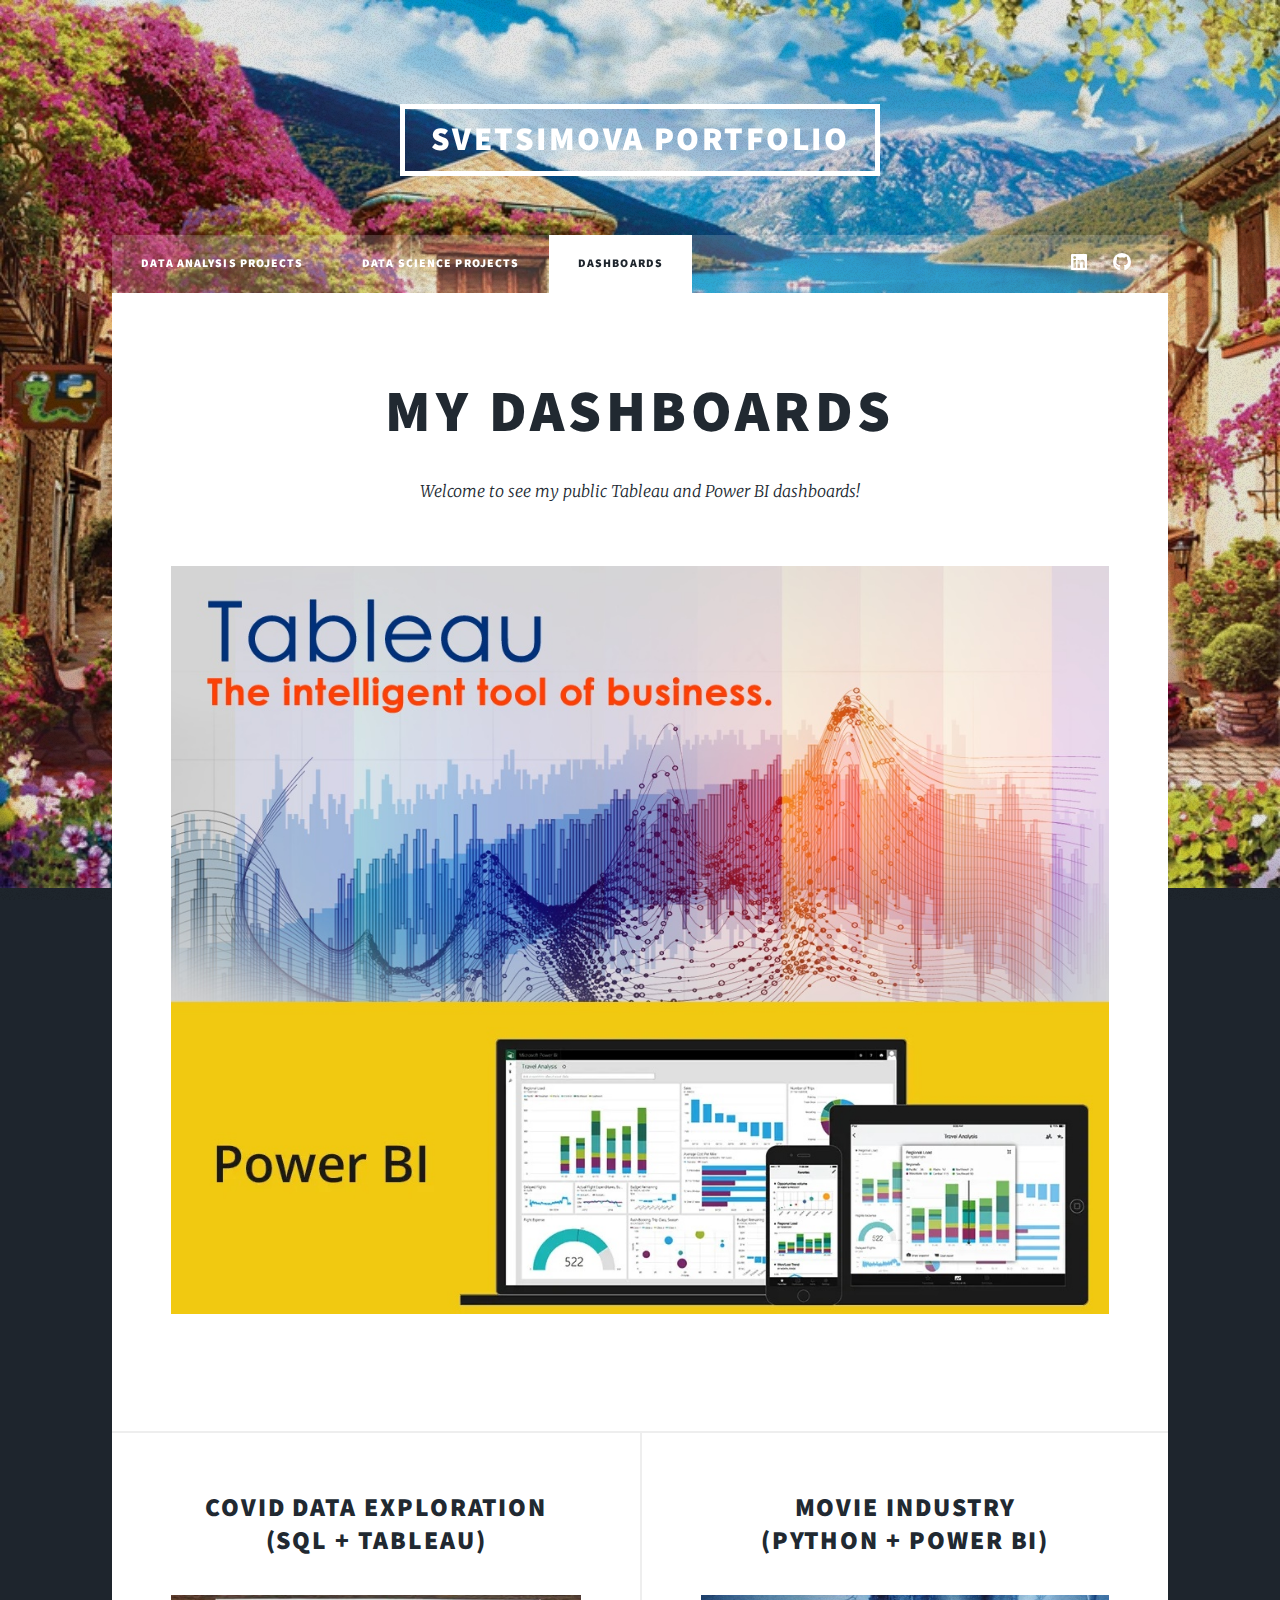
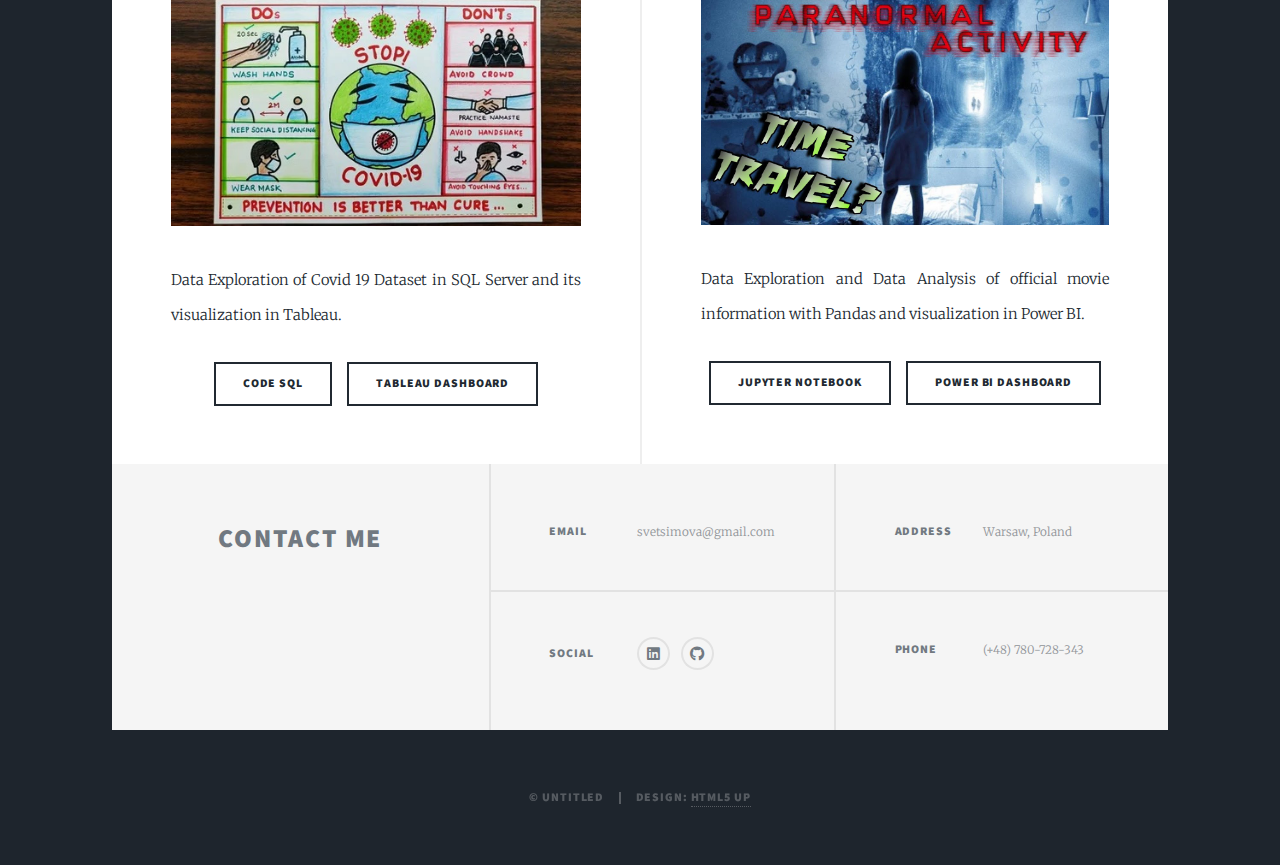
==== dashboards.html @ 340afacb "Initial Commit" ====
<!DOCTYPE HTML>
<!--
	Massively by HTML5 UP
	html5up.net | @ajlkn
	Free for personal and commercial use under the CCA 3.0 license (html5up.net/license)
-->
<html>
	<head>
		<title>Generic Page - Massively by HTML5 UP</title>
		<meta charset="utf-8" />
		<meta name="viewport" content="width=device-width, initial-scale=1, user-scalable=no" />
		<link rel="stylesheet" href="assets/css/main.css" />
		<noscript><link rel="stylesheet" href="assets/css/noscript.css" /></noscript>
	</head>
	<body class="is-preload">

		<!-- Wrapper -->
			<div id="wrapper">

				<!-- Header -->
					<header id="header">
						<a href="index.html" class="logo">SvetSimova Portfolio</a>
					</header>

				<!-- Nav -->
					<nav id="nav">
						<ul class="links">
							<li><a href="index.html">Data Analysis Projects</a></li>
							<li><a href="science_projects.html">Data Science Projects</a></li>
							<li class="active"><a href="dashboards.html">Dashboards</a></li>
							<!--<li><a href="elements.html">Elements Reference</a></li> -->
						</ul>
						<ul class="icons">
							<li><a href="https://www.linkedin.com/in/svetlana-simova-a75422275" class="icon brands fa-linkedin"><span class="label">linkedin</span></a></li>
							<li><a href="https://github.com/SvetSimova" class="icon brands fa-github"><span class="label">GitHub</span></a></li>
						</ul>
					</nav>

				<!-- Main -->
					<div id="main">

						<!-- Post -->
							<section class="post">
								<header class="major">
									<!-- <span class="date">April 25, 2017</span> -->
									<h1>My Dashboards</h1>
									<p>Welcome to see my public Tableau and Power BI dashboards!</p>
								</header>
								<div class="image main"><img src="images/powerbi_tableau.jpg" alt="" /></div>

							</section>


						<!-- Posts -->
						<section class="posts">
							<article>
								<header>
									<!-- <span class="date">April 24, 2017</span> -->
									<h2><a href="#">COVID Data Exploration<br />  (SQL + Tableau)</a></h2>
								</header>
								<a href="#" class="image fit"><img src="images/covid.jpg" alt="" /></a>
								<p>Data Exploration of Covid 19 Dataset in SQL Server and its visualization in Tableau.</p>
								<ul class="actions special">
									<li><a href="https://github.com/SvetSimova/PortfolioProjects/blob/main/covid_data_exploration_in_sql.sql" class="button">Code SQL</a></li>
									<li><a href="images/Covid1.jpg" class="button">Tableau Dashboard</a></li>
								
								</ul>
							</article>
							<article>
								<header>
									<!-- <span class="date">April 22, 2017</span> -->
									<h2><a href="#">Movie Industry<br /> (Python + Power BI)</a></h2>
								</header>
								<a href="#" class="image fit"><img src="images/movie.jpg" alt="" /></a>
								<p>Data Exploration and Data Analysis of official movie information with Pandas and visualization in Power BI.</p>
								<ul class="actions special">
									<li><a href="#" class="button">Jupyter Notebook</a></li>
									<li><a href="#" class="button">Power BI Dashboard</a></li>
								</ul>
							</article>
						</div>
				<!-- Footer -->
					<footer id="footer">
						<section>
							<!--<form method="post" action="#"> -->
							<header style="text-align: center;">
								<h2><span>Contact me</span> </a></h2>
							</header>
						</section>
						<section class="split contact">
							<section class="alt">
								<h3>Email</h3>
								<p>svetsimova@gmail.com</p>
							</section>
							<section>
								<h3>Social</h3>
								<ul class="icons alt">
									<li><a href="https://www.linkedin.com/in/svetlana-simova-a75422275" class="icon brands alt fa-linkedin"><span class="label">linkedin</span></a></li>
									<li><a href="https://github.com/SvetSimova" class="icon brands alt fa-github"><span class="label">GitHub</span></a></li>
								</ul>
						</section>
							
																
							<!--</form>-->
						</section>
						<section class="split contact">
							<section class="alt">
								<h3>Address</h3>
								<p>Warsaw, Poland</p>
							</section>
							<section>
								<h3>Phone</h3>
								<p>(+48) 780-728-343</p>
							</section>
						</section>
					</footer>

				<!-- Copyright -->
					<div id="copyright">
						<ul><li>&copy; Untitled</li><li>Design: <a href="https://html5up.net">HTML5 UP</a></li></ul>
					</div>

			</div>

		<!-- Scripts -->
			<script src="assets/js/jquery.min.js"></script>
			<script src="assets/js/jquery.scrollex.min.js"></script>
			<script src="assets/js/jquery.scrolly.min.js"></script>
			<script src="assets/js/browser.min.js"></script>
			<script src="assets/js/breakpoints.min.js"></script>
			<script src="assets/js/util.js"></script>
			<script src="assets/js/main.js"></script>

	</body>
</html>
---- assets/css/main.css ----
@import url(fontawesome-all.min.css);
@import url("https://fonts.googleapis.com/css?family=Merriweather:300,700,300italic,700italic|Source+Sans+Pro:900");

/*
	Massively by HTML5 UP
	html5up.net | @ajlkn
	Free for personal and commercial use under the CCA 3.0 license (html5up.net/license)
*/

html, body, div, span, applet, object,
iframe, h1, h2, h3, h4, h5, h6, p, blockquote,
pre, a, abbr, acronym, address, big, cite,
code, del, dfn, em, img, ins, kbd, q, s, samp,
small, strike, strong, sub, sup, tt, var, b,
u, i, center, dl, dt, dd, ol, ul, li, fieldset,
form, label, legend, table, caption, tbody,
tfoot, thead, tr, th, td, article, aside,
canvas, details, embed, figure, figcaption,
footer, header, hgroup, menu, nav, output, ruby,
section, summary, time, mark, audio, video {
	margin: 0;
	padding: 0;
	border: 0;
	font-size: 100%;
	font: inherit;
	vertical-align: baseline;}

article, aside, details, figcaption, figure,
footer, header, hgroup, menu, nav, section {
	display: block;}

body {
	line-height: 1;
}

ol, ul {
	list-style: none;
}

blockquote, q {
	quotes: none;
}

	blockquote:before, blockquote:after, q:before, q:after {
		content: '';
		content: none;
	}

table {
	border-collapse: collapse;
	border-spacing: 0;
}

body {
	-webkit-text-size-adjust: none;
}

mark {
	background-color: transparent;
	color: inherit;
}

input::-moz-focus-inner {
	border: 0;
	padding: 0;
}

input, select, textarea {
	-moz-appearance: none;
	-webkit-appearance: none;
	-ms-appearance: none;
	appearance: none;
}

/* Basic */

	@-ms-viewport {
		width: device-width;
	}

	body {
		-ms-overflow-style: scrollbar;
	}

	@media screen and (max-width: 480px) {

		html, body {
			min-width: 320px;
		}

	}

	html {
		box-sizing: border-box;
	}

	*, *:before, *:after {
		box-sizing: inherit;
	}

	body {
		background-color: #1e252d;
	}

		body.is-preload *, body.is-preload *:before, body.is-preload *:after {
			-moz-animation: none !important;
			-webkit-animation: none !important;
			-ms-animation: none !important;
			animation: none !important;
			-moz-transition: none !important;
			-webkit-transition: none !important;
			-ms-transition: none !important;
			transition: none !important;
		}

/* Type */

	html {
		font-size: 16pt;
	}

		@media screen and (max-width: 1680px) {

			html {
				font-size: 12pt;
			}

		}

		@media screen and (max-width: 1280px) {

			html {
				font-size: 11pt;
			}

		}

		@media screen and (max-width: 360px) {

			html {
				font-size: 10pt;
			}

		}

	body {
		color: #212931;
	}

	body, input, select, textarea {
		font-family: "Merriweather", Georgia, serif;
		font-weight: 300;
		font-size: 1rem;
		line-height: 2.375;
	}

	a {
		-moz-transition: color 0.2s ease-in-out, background-color 0.2s ease-in-out, border-color 0.2s ease-in-out, box-shadow 0.2s ease-in-out;
		-webkit-transition: color 0.2s ease-in-out, background-color 0.2s ease-in-out, border-color 0.2s ease-in-out, box-shadow 0.2s ease-in-out;
		-ms-transition: color 0.2s ease-in-out, background-color 0.2s ease-in-out, border-color 0.2s ease-in-out, box-shadow 0.2s ease-in-out;
		transition: color 0.2s ease-in-out, background-color 0.2s ease-in-out, border-color 0.2s ease-in-out, box-shadow 0.2s ease-in-out;
		border-bottom: dotted 1px;
		text-decoration: none;
	}

		a:hover {
			border-bottom-color: transparent;
		}

	strong, b {
		font-weight: 600;
	}

	em, i {
		font-style: italic;
	}

	p {
		text-align: justify;
		margin: 0 0 2rem 0;
	}

	h1, h2, h3, h4, h5, h6 {
		font-family: "Source Sans Pro", Helvetica, sans-serif;
		font-weight: 900;
		line-height: 1.5;
		letter-spacing: 0.075em;
		text-transform: uppercase;
		margin: 0 0 1rem 0;
	}

		h1 a, h2 a, h3 a, h4 a, h5 a, h6 a {
			border-bottom: 0;
			color: inherit;
			text-decoration: none;
		}

	h1 {
		font-size: 4rem;
		line-height: 1.1;
		margin: 0 0 2rem 0;
	}

	h2 {
		font-size: 1.75rem;
		line-height: 1.3;
		margin: 0 0 1.5rem 0;
	}

	h3 {
		font-size: 1.25rem;
		margin: 0 0 1.5rem 0;
	}

	h4 {
		font-size: 1rem;
	}

	h5 {
		font-size: 0.9rem;
	}

	h6 {
		font-size: 0.8rem;
	}

	sub {
		font-size: 0.8rem;
		position: relative;
		top: 0.5rem;
	}

	sup {
		font-size: 0.8rem;
		position: relative;
		top: -0.5rem;
	}

	blockquote {
		border-left: solid 4px;
		font-style: italic;
		margin: 0 0 2rem 0;
		padding: 0.5rem 0 0.5rem 2rem;
	}

	code {
		border: solid 2px;
		font-family: "Courier New", monospace;
		font-size: 0.9rem;
		margin: 0 0.25rem;
		padding: 0.25rem 0.65rem;
	}

	pre {
		-webkit-overflow-scrolling: touch;
		font-family: "Courier New", monospace;
		font-size: 0.9rem;
		margin: 0 0 2rem 0;
	}

		pre code {
			display: block;
			line-height: 1.75;
			padding: 1rem 1.5rem;
			overflow-x: auto;
		}

	hr {
		border: 0;
		border-bottom: solid 2px;
		margin: 3rem 0;
	}

		hr.major {
			margin: 5rem 0;
		}

	.align-left {
		text-align: left;
	}

	.align-center {
		text-align: center;
	}

	.align-right {
		text-align: right;
	}

	input, select, textarea {
		color: #212931;
	}

	a {
		color: #212931;
		border-bottom-color: rgba(33, 41, 49, 0.5);
	}

		a:hover {
			border-bottom-color: transparent;
			color: #18bfef !important;
		}

	strong, b {
		color: #212931;
	}

	h1, h2, h3, h4, h5, h6 {
		color: #212931;
	}

	blockquote {
		border-left-color: #eeeeee;
	}

	code {
		background: rgba(220, 220, 220, 0.25);
		border-color: #eeeeee;
	}

	hr {
		border-bottom-color: #eeeeee;
	}

/* Row */

	.row {
		display: flex;
		flex-wrap: wrap;
		box-sizing: border-box;
		align-items: stretch;
	}

		.row > * {
			box-sizing: border-box;
		}

		.row.gtr-uniform > * > :last-child {
			margin-bottom: 0;
		}

		.row.aln-left {
			justify-content: flex-start;
		}

		.row.aln-center {
			justify-content: center;
		}

		.row.aln-right {
			justify-content: flex-end;
		}

		.row.aln-top {
			align-items: flex-start;
		}

		.row.aln-middle {
			align-items: center;
		}

		.row.aln-bottom {
			align-items: flex-end;
		}

		.row > .imp {
			order: -1;
		}

		.row > .col-1 {
			width: 8.33333%;
		}

		.row > .off-1 {
			margin-left: 8.33333%;
		}

		.row > .col-2 {
			width: 16.66667%;
		}

		.row > .off-2 {
			margin-left: 16.66667%;
		}

		.row > .col-3 {
			width: 25%;
		}

		.row > .off-3 {
			margin-left: 25%;
		}

		.row > .col-4 {
			width: 33.33333%;
		}

		.row > .off-4 {
			margin-left: 33.33333%;
		}

		.row > .col-5 {
			width: 41.66667%;
		}

		.row > .off-5 {
			margin-left: 41.66667%;
		}

		.row > .col-6 {
			width: 50%;
		}

		.row > .off-6 {
			margin-left: 50%;
		}

		.row > .col-7 {
			width: 58.33333%;
		}

		.row > .off-7 {
			margin-left: 58.33333%;
		}

		.row > .col-8 {
			width: 66.66667%;
		}

		.row > .off-8 {
			margin-left: 66.66667%;
		}

		.row > .col-9 {
			width: 75%;
		}

		.row > .off-9 {
			margin-left: 75%;
		}

		.row > .col-10 {
			width: 83.33333%;
		}

		.row > .off-10 {
			margin-left: 83.33333%;
		}

		.row > .col-11 {
			width: 91.66667%;
		}

		.row > .off-11 {
			margin-left: 91.66667%;
		}

		.row > .col-12 {
			width: 100%;
		}

		.row > .off-12 {
			margin-left: 100%;
		}

		.row.gtr-0 {
			margin-top: 0;
			margin-left: 0rem;
		}

			.row.gtr-0 > * {
				padding: 0 0 0 0rem;
			}

			.row.gtr-0.gtr-uniform {
				margin-top: 0rem;
			}

				.row.gtr-0.gtr-uniform > * {
					padding-top: 0rem;
				}

		.row.gtr-25 {
			margin-top: 0;
			margin-left: -0.375rem;
		}

			.row.gtr-25 > * {
				padding: 0 0 0 0.375rem;
			}

			.row.gtr-25.gtr-uniform {
				margin-top: -0.375rem;
			}

				.row.gtr-25.gtr-uniform > * {
					padding-top: 0.375rem;
				}

		.row.gtr-50 {
			margin-top: 0;
			margin-left: -0.75rem;
		}

			.row.gtr-50 > * {
				padding: 0 0 0 0.75rem;
			}

			.row.gtr-50.gtr-uniform {
				margin-top: -0.75rem;
			}

				.row.gtr-50.gtr-uniform > * {
					padding-top: 0.75rem;
				}

		.row {
			margin-top: 0;
			margin-left: -1.5rem;
		}

			.row > * {
				padding: 0 0 0 1.5rem;
			}

			.row.gtr-uniform {
				margin-top: -1.5rem;
			}

				.row.gtr-uniform > * {
					padding-top: 1.5rem;
				}

		.row.gtr-150 {
			margin-top: 0;
			margin-left: -2.25rem;
		}

			.row.gtr-150 > * {
				padding: 0 0 0 2.25rem;
			}

			.row.gtr-150.gtr-uniform {
				margin-top: -2.25rem;
			}

				.row.gtr-150.gtr-uniform > * {
					padding-top: 2.25rem;
				}

		.row.gtr-200 {
			margin-top: 0;
			margin-left: -3rem;
		}

			.row.gtr-200 > * {
				padding: 0 0 0 3rem;
			}

			.row.gtr-200.gtr-uniform {
				margin-top: -3rem;
			}

				.row.gtr-200.gtr-uniform > * {
					padding-top: 3rem;
				}

		@media screen and (max-width: 1680px) {

			.row {
				display: flex;
				flex-wrap: wrap;
				box-sizing: border-box;
				align-items: stretch;
			}

				.row > * {
					box-sizing: border-box;
				}

				.row.gtr-uniform > * > :last-child {
					margin-bottom: 0;
				}

				.row.aln-left {
					justify-content: flex-start;
				}

				.row.aln-center {
					justify-content: center;
				}

				.row.aln-right {
					justify-content: flex-end;
				}

				.row.aln-top {
					align-items: flex-start;
				}

				.row.aln-middle {
					align-items: center;
				}

				.row.aln-bottom {
					align-items: flex-end;
				}

				.row > .imp-xlarge {
					order: -1;
				}

				.row > .col-1-xlarge {
					width: 8.33333%;
				}

				.row > .off-1-xlarge {
					margin-left: 8.33333%;
				}

				.row > .col-2-xlarge {
					width: 16.66667%;
				}

				.row > .off-2-xlarge {
					margin-left: 16.66667%;
				}

				.row > .col-3-xlarge {
					width: 25%;
				}

				.row > .off-3-xlarge {
					margin-left: 25%;
				}

				.row > .col-4-xlarge {
					width: 33.33333%;
				}

				.row > .off-4-xlarge {
					margin-left: 33.33333%;
				}

				.row > .col-5-xlarge {
					width: 41.66667%;
				}

				.row > .off-5-xlarge {
					margin-left: 41.66667%;
				}

				.row > .col-6-xlarge {
					width: 50%;
				}

				.row > .off-6-xlarge {
					margin-left: 50%;
				}

				.row > .col-7-xlarge {
					width: 58.33333%;
				}

				.row > .off-7-xlarge {
					margin-left: 58.33333%;
				}

				.row > .col-8-xlarge {
					width: 66.66667%;
				}

				.row > .off-8-xlarge {
					margin-left: 66.66667%;
				}

				.row > .col-9-xlarge {
					width: 75%;
				}

				.row > .off-9-xlarge {
					margin-left: 75%;
				}

				.row > .col-10-xlarge {
					width: 83.33333%;
				}

				.row > .off-10-xlarge {
					margin-left: 83.33333%;
				}

				.row > .col-11-xlarge {
					width: 91.66667%;
				}

				.row > .off-11-xlarge {
					margin-left: 91.66667%;
				}

				.row > .col-12-xlarge {
					width: 100%;
				}

				.row > .off-12-xlarge {
					margin-left: 100%;
				}

				.row.gtr-0 {
					margin-top: 0;
					margin-left: 0rem;
				}

					.row.gtr-0 > * {
						padding: 0 0 0 0rem;
					}

					.row.gtr-0.gtr-uniform {
						margin-top: 0rem;
					}

						.row.gtr-0.gtr-uniform > * {
							padding-top: 0rem;
						}

				.row.gtr-25 {
					margin-top: 0;
					margin-left: -0.375rem;
				}

					.row.gtr-25 > * {
						padding: 0 0 0 0.375rem;
					}

					.row.gtr-25.gtr-uniform {
						margin-top: -0.375rem;
					}

						.row.gtr-25.gtr-uniform > * {
							padding-top: 0.375rem;
						}

				.row.gtr-50 {
					margin-top: 0;
					margin-left: -0.75rem;
				}

					.row.gtr-50 > * {
						padding: 0 0 0 0.75rem;
					}

					.row.gtr-50.gtr-uniform {
						margin-top: -0.75rem;
					}

						.row.gtr-50.gtr-uniform > * {
							padding-top: 0.75rem;
						}

				.row {
					margin-top: 0;
					margin-left: -1.5rem;
				}

					.row > * {
						padding: 0 0 0 1.5rem;
					}

					.row.gtr-uniform {
						margin-top: -1.5rem;
					}

						.row.gtr-uniform > * {
							padding-top: 1.5rem;
						}

				.row.gtr-150 {
					margin-top: 0;
					margin-left: -2.25rem;
				}

					.row.gtr-150 > * {
						padding: 0 0 0 2.25rem;
					}

					.row.gtr-150.gtr-uniform {
						margin-top: -2.25rem;
					}

						.row.gtr-150.gtr-uniform > * {
							padding-top: 2.25rem;
						}

				.row.gtr-200 {
					margin-top: 0;
					margin-left: -3rem;
				}

					.row.gtr-200 > * {
						padding: 0 0 0 3rem;
					}

					.row.gtr-200.gtr-uniform {
						margin-top: -3rem;
					}

						.row.gtr-200.gtr-uniform > * {
							padding-top: 3rem;
						}

		}

		@media screen and (max-width: 1280px) {

			.row {
				display: flex;
				flex-wrap: wrap;
				box-sizing: border-box;
				align-items: stretch;
			}

				.row > * {
					box-sizing: border-box;
				}

				.row.gtr-uniform > * > :last-child {
					margin-bottom: 0;
				}

				.row.aln-left {
					justify-content: flex-start;
				}

				.row.aln-center {
					justify-content: center;
				}

				.row.aln-right {
					justify-content: flex-end;
				}

				.row.aln-top {
					align-items: flex-start;
				}

				.row.aln-middle {
					align-items: center;
				}

				.row.aln-bottom {
					align-items: flex-end;
				}

				.row > .imp-large {
					order: -1;
				}

				.row > .col-1-large {
					width: 8.33333%;
				}

				.row > .off-1-large {
					margin-left: 8.33333%;
				}

				.row > .col-2-large {
					width: 16.66667%;
				}

				.row > .off-2-large {
					margin-left: 16.66667%;
				}

				.row > .col-3-large {
					width: 25%;
				}

				.row > .off-3-large {
					margin-left: 25%;
				}

				.row > .col-4-large {
					width: 33.33333%;
				}

				.row > .off-4-large {
					margin-left: 33.33333%;
				}

				.row > .col-5-large {
					width: 41.66667%;
				}

				.row > .off-5-large {
					margin-left: 41.66667%;
				}

				.row > .col-6-large {
					width: 50%;
				}

				.row > .off-6-large {
					margin-left: 50%;
				}

				.row > .col-7-large {
					width: 58.33333%;
				}

				.row > .off-7-large {
					margin-left: 58.33333%;
				}

				.row > .col-8-large {
					width: 66.66667%;
				}

				.row > .off-8-large {
					margin-left: 66.66667%;
				}

				.row > .col-9-large {
					width: 75%;
				}

				.row > .off-9-large {
					margin-left: 75%;
				}

				.row > .col-10-large {
					width: 83.33333%;
				}

				.row > .off-10-large {
					margin-left: 83.33333%;
				}

				.row > .col-11-large {
					width: 91.66667%;
				}

				.row > .off-11-large {
					margin-left: 91.66667%;
				}

				.row > .col-12-large {
					width: 100%;
				}

				.row > .off-12-large {
					margin-left: 100%;
				}

				.row.gtr-0 {
					margin-top: 0;
					margin-left: 0rem;
				}

					.row.gtr-0 > * {
						padding: 0 0 0 0rem;
					}

					.row.gtr-0.gtr-uniform {
						margin-top: 0rem;
					}

						.row.gtr-0.gtr-uniform > * {
							padding-top: 0rem;
						}

				.row.gtr-25 {
					margin-top: 0;
					margin-left: -0.375rem;
				}

					.row.gtr-25 > * {
						padding: 0 0 0 0.375rem;
					}

					.row.gtr-25.gtr-uniform {
						margin-top: -0.375rem;
					}

						.row.gtr-25.gtr-uniform > * {
							padding-top: 0.375rem;
						}

				.row.gtr-50 {
					margin-top: 0;
					margin-left: -0.75rem;
				}

					.row.gtr-50 > * {
						padding: 0 0 0 0.75rem;
					}

					.row.gtr-50.gtr-uniform {
						margin-top: -0.75rem;
					}

						.row.gtr-50.gtr-uniform > * {
							padding-top: 0.75rem;
						}

				.row {
					margin-top: 0;
					margin-left: -1.5rem;
				}

					.row > * {
						padding: 0 0 0 1.5rem;
					}

					.row.gtr-uniform {
						margin-top: -1.5rem;
					}

						.row.gtr-uniform > * {
							padding-top: 1.5rem;
						}

				.row.gtr-150 {
					margin-top: 0;
					margin-left: -2.25rem;
				}

					.row.gtr-150 > * {
						padding: 0 0 0 2.25rem;
					}

					.row.gtr-150.gtr-uniform {
						margin-top: -2.25rem;
					}

						.row.gtr-150.gtr-uniform > * {
							padding-top: 2.25rem;
						}

				.row.gtr-200 {
					margin-top: 0;
					margin-left: -3rem;
				}

					.row.gtr-200 > * {
						padding: 0 0 0 3rem;
					}

					.row.gtr-200.gtr-uniform {
						margin-top: -3rem;
					}

						.row.gtr-200.gtr-uniform > * {
							padding-top: 3rem;
						}

		}

		@media screen and (max-width: 980px) {

			.row {
				display: flex;
				flex-wrap: wrap;
				box-sizing: border-box;
				align-items: stretch;
			}

				.row > * {
					box-sizing: border-box;
				}

				.row.gtr-uniform > * > :last-child {
					margin-bottom: 0;
				}

				.row.aln-left {
					justify-content: flex-start;
				}

				.row.aln-center {
					justify-content: center;
				}

				.row.aln-right {
					justify-content: flex-end;
				}

				.row.aln-top {
					align-items: flex-start;
				}

				.row.aln-middle {
					align-items: center;
				}

				.row.aln-bottom {
					align-items: flex-end;
				}

				.row > .imp-medium {
					order: -1;
				}

				.row > .col-1-medium {
					width: 8.33333%;
				}

				.row > .off-1-medium {
					margin-left: 8.33333%;
				}

				.row > .col-2-medium {
					width: 16.66667%;
				}

				.row > .off-2-medium {
					margin-left: 16.66667%;
				}

				.row > .col-3-medium {
					width: 25%;
				}

				.row > .off-3-medium {
					margin-left: 25%;
				}

				.row > .col-4-medium {
					width: 33.33333%;
				}

				.row > .off-4-medium {
					margin-left: 33.33333%;
				}

				.row > .col-5-medium {
					width: 41.66667%;
				}

				.row > .off-5-medium {
					margin-left: 41.66667%;
				}

				.row > .col-6-medium {
					width: 50%;
				}

				.row > .off-6-medium {
					margin-left: 50%;
				}

				.row > .col-7-medium {
					width: 58.33333%;
				}

				.row > .off-7-medium {
					margin-left: 58.33333%;
				}

				.row > .col-8-medium {
					width: 66.66667%;
				}

				.row > .off-8-medium {
					margin-left: 66.66667%;
				}

				.row > .col-9-medium {
					width: 75%;
				}

				.row > .off-9-medium {
					margin-left: 75%;
				}

				.row > .col-10-medium {
					width: 83.33333%;
				}

				.row > .off-10-medium {
					margin-left: 83.33333%;
				}

				.row > .col-11-medium {
					width: 91.66667%;
				}

				.row > .off-11-medium {
					margin-left: 91.66667%;
				}

				.row > .col-12-medium {
					width: 100%;
				}

				.row > .off-12-medium {
					margin-left: 100%;
				}

				.row.gtr-0 {
					margin-top: 0;
					margin-left: 0rem;
				}

					.row.gtr-0 > * {
						padding: 0 0 0 0rem;
					}

					.row.gtr-0.gtr-uniform {
						margin-top: 0rem;
					}

						.row.gtr-0.gtr-uniform > * {
							padding-top: 0rem;
						}

				.row.gtr-25 {
					margin-top: 0;
					margin-left: -0.375rem;
				}

					.row.gtr-25 > * {
						padding: 0 0 0 0.375rem;
					}

					.row.gtr-25.gtr-uniform {
						margin-top: -0.375rem;
					}

						.row.gtr-25.gtr-uniform > * {
							padding-top: 0.375rem;
						}

				.row.gtr-50 {
					margin-top: 0;
					margin-left: -0.75rem;
				}

					.row.gtr-50 > * {
						padding: 0 0 0 0.75rem;
					}

					.row.gtr-50.gtr-uniform {
						margin-top: -0.75rem;
					}

						.row.gtr-50.gtr-uniform > * {
							padding-top: 0.75rem;
						}

				.row {
					margin-top: 0;
					margin-left: -1.5rem;
				}

					.row > * {
						padding: 0 0 0 1.5rem;
					}

					.row.gtr-uniform {
						margin-top: -1.5rem;
					}

						.row.gtr-uniform > * {
							padding-top: 1.5rem;
						}

				.row.gtr-150 {
					margin-top: 0;
					margin-left: -2.25rem;
				}

					.row.gtr-150 > * {
						padding: 0 0 0 2.25rem;
					}

					.row.gtr-150.gtr-uniform {
						margin-top: -2.25rem;
					}

						.row.gtr-150.gtr-uniform > * {
							padding-top: 2.25rem;
						}

				.row.gtr-200 {
					margin-top: 0;
					margin-left: -3rem;
				}

					.row.gtr-200 > * {
						padding: 0 0 0 3rem;
					}

					.row.gtr-200.gtr-uniform {
						margin-top: -3rem;
					}

						.row.gtr-200.gtr-uniform > * {
							padding-top: 3rem;
						}

		}

		@media screen and (max-width: 736px) {

			.row {
				display: flex;
				flex-wrap: wrap;
				box-sizing: border-box;
				align-items: stretch;
			}

				.row > * {
					box-sizing: border-box;
				}

				.row.gtr-uniform > * > :last-child {
					margin-bottom: 0;
				}

				.row.aln-left {
					justify-content: flex-start;
				}

				.row.aln-center {
					justify-content: center;
				}

				.row.aln-right {
					justify-content: flex-end;
				}

				.row.aln-top {
					align-items: flex-start;
				}

				.row.aln-middle {
					align-items: center;
				}

				.row.aln-bottom {
					align-items: flex-end;
				}

				.row > .imp-small {
					order: -1;
				}

				.row > .col-1-small {
					width: 8.33333%;
				}

				.row > .off-1-small {
					margin-left: 8.33333%;
				}

				.row > .col-2-small {
					width: 16.66667%;
				}

				.row > .off-2-small {
					margin-left: 16.66667%;
				}

				.row > .col-3-small {
					width: 25%;
				}

				.row > .off-3-small {
					margin-left: 25%;
				}

				.row > .col-4-small {
					width: 33.33333%;
				}

				.row > .off-4-small {
					margin-left: 33.33333%;
				}

				.row > .col-5-small {
					width: 41.66667%;
				}

				.row > .off-5-small {
					margin-left: 41.66667%;
				}

				.row > .col-6-small {
					width: 50%;
				}

				.row > .off-6-small {
					margin-left: 50%;
				}

				.row > .col-7-small {
					width: 58.33333%;
				}

				.row > .off-7-small {
					margin-left: 58.33333%;
				}

				.row > .col-8-small {
					width: 66.66667%;
				}

				.row > .off-8-small {
					margin-left: 66.66667%;
				}

				.row > .col-9-small {
					width: 75%;
				}

				.row > .off-9-small {
					margin-left: 75%;
				}

				.row > .col-10-small {
					width: 83.33333%;
				}

				.row > .off-10-small {
					margin-left: 83.33333%;
				}

				.row > .col-11-small {
					width: 91.66667%;
				}

				.row > .off-11-small {
					margin-left: 91.66667%;
				}

				.row > .col-12-small {
					width: 100%;
				}

				.row > .off-12-small {
					margin-left: 100%;
				}

				.row.gtr-0 {
					margin-top: 0;
					margin-left: 0rem;
				}

					.row.gtr-0 > * {
						padding: 0 0 0 0rem;
					}

					.row.gtr-0.gtr-uniform {
						margin-top: 0rem;
					}

						.row.gtr-0.gtr-uniform > * {
							padding-top: 0rem;
						}

				.row.gtr-25 {
					margin-top: 0;
					margin-left: -0.375rem;
				}

					.row.gtr-25 > * {
						padding: 0 0 0 0.375rem;
					}

					.row.gtr-25.gtr-uniform {
						margin-top: -0.375rem;
					}

						.row.gtr-25.gtr-uniform > * {
							padding-top: 0.375rem;
						}

				.row.gtr-50 {
					margin-top: 0;
					margin-left: -0.75rem;
				}

					.row.gtr-50 > * {
						padding: 0 0 0 0.75rem;
					}

					.row.gtr-50.gtr-uniform {
						margin-top: -0.75rem;
					}

						.row.gtr-50.gtr-uniform > * {
							padding-top: 0.75rem;
						}

				.row {
					margin-top: 0;
					margin-left: -1.5rem;
				}

					.row > * {
						padding: 0 0 0 1.5rem;
					}

					.row.gtr-uniform {
						margin-top: -1.5rem;
					}

						.row.gtr-uniform > * {
							padding-top: 1.5rem;
						}

				.row.gtr-150 {
					margin-top: 0;
					margin-left: -2.25rem;
				}

					.row.gtr-150 > * {
						padding: 0 0 0 2.25rem;
					}

					.row.gtr-150.gtr-uniform {
						margin-top: -2.25rem;
					}

						.row.gtr-150.gtr-uniform > * {
							padding-top: 2.25rem;
						}

				.row.gtr-200 {
					margin-top: 0;
					margin-left: -3rem;
				}

					.row.gtr-200 > * {
						padding: 0 0 0 3rem;
					}

					.row.gtr-200.gtr-uniform {
						margin-top: -3rem;
					}

						.row.gtr-200.gtr-uniform > * {
							padding-top: 3rem;
						}

		}

		@media screen and (max-width: 480px) {

			.row {
				display: flex;
				flex-wrap: wrap;
				box-sizing: border-box;
				align-items: stretch;
			}

				.row > * {
					box-sizing: border-box;
				}

				.row.gtr-uniform > * > :last-child {
					margin-bottom: 0;
				}

				.row.aln-left {
					justify-content: flex-start;
				}

				.row.aln-center {
					justify-content: center;
				}

				.row.aln-right {
					justify-content: flex-end;
				}

				.row.aln-top {
					align-items: flex-start;
				}

				.row.aln-middle {
					align-items: center;
				}

				.row.aln-bottom {
					align-items: flex-end;
				}

				.row > .imp-xsmall {
					order: -1;
				}

				.row > .col-1-xsmall {
					width: 8.33333%;
				}

				.row > .off-1-xsmall {
					margin-left: 8.33333%;
				}

				.row > .col-2-xsmall {
					width: 16.66667%;
				}

				.row > .off-2-xsmall {
					margin-left: 16.66667%;
				}

				.row > .col-3-xsmall {
					width: 25%;
				}

				.row > .off-3-xsmall {
					margin-left: 25%;
				}

				.row > .col-4-xsmall {
					width: 33.33333%;
				}

				.row > .off-4-xsmall {
					margin-left: 33.33333%;
				}

				.row > .col-5-xsmall {
					width: 41.66667%;
				}

				.row > .off-5-xsmall {
					margin-left: 41.66667%;
				}

				.row > .col-6-xsmall {
					width: 50%;
				}

				.row > .off-6-xsmall {
					margin-left: 50%;
				}

				.row > .col-7-xsmall {
					width: 58.33333%;
				}

				.row > .off-7-xsmall {
					margin-left: 58.33333%;
				}

				.row > .col-8-xsmall {
					width: 66.66667%;
				}

				.row > .off-8-xsmall {
					margin-left: 66.66667%;
				}

				.row > .col-9-xsmall {
					width: 75%;
				}

				.row > .off-9-xsmall {
					margin-left: 75%;
				}

				.row > .col-10-xsmall {
					width: 83.33333%;
				}

				.row > .off-10-xsmall {
					margin-left: 83.33333%;
				}

				.row > .col-11-xsmall {
					width: 91.66667%;
				}

				.row > .off-11-xsmall {
					margin-left: 91.66667%;
				}

				.row > .col-12-xsmall {
					width: 100%;
				}

				.row > .off-12-xsmall {
					margin-left: 100%;
				}

				.row.gtr-0 {
					margin-top: 0;
					margin-left: 0rem;
				}

					.row.gtr-0 > * {
						padding: 0 0 0 0rem;
					}

					.row.gtr-0.gtr-uniform {
						margin-top: 0rem;
					}

						.row.gtr-0.gtr-uniform > * {
							padding-top: 0rem;
						}

				.row.gtr-25 {
					margin-top: 0;
					margin-left: -0.375rem;
				}

					.row.gtr-25 > * {
						padding: 0 0 0 0.375rem;
					}

					.row.gtr-25.gtr-uniform {
						margin-top: -0.375rem;
					}

						.row.gtr-25.gtr-uniform > * {
							padding-top: 0.375rem;
						}

				.row.gtr-50 {
					margin-top: 0;
					margin-left: -0.75rem;
				}

					.row.gtr-50 > * {
						padding: 0 0 0 0.75rem;
					}

					.row.gtr-50.gtr-uniform {
						margin-top: -0.75rem;
					}

						.row.gtr-50.gtr-uniform > * {
							padding-top: 0.75rem;
						}

				.row {
					margin-top: 0;
					margin-left: -1.5rem;
				}

					.row > * {
						padding: 0 0 0 1.5rem;
					}

					.row.gtr-uniform {
						margin-top: -1.5rem;
					}

						.row.gtr-uniform > * {
							padding-top: 1.5rem;
						}

				.row.gtr-150 {
					margin-top: 0;
					margin-left: -2.25rem;
				}

					.row.gtr-150 > * {
						padding: 0 0 0 2.25rem;
					}

					.row.gtr-150.gtr-uniform {
						margin-top: -2.25rem;
					}

						.row.gtr-150.gtr-uniform > * {
							padding-top: 2.25rem;
						}

				.row.gtr-200 {
					margin-top: 0;
					margin-left: -3rem;
				}

					.row.gtr-200 > * {
						padding: 0 0 0 3rem;
					}

					.row.gtr-200.gtr-uniform {
						margin-top: -3rem;
					}

						.row.gtr-200.gtr-uniform > * {
							padding-top: 3rem;
						}

		}

		@media screen and (max-width: 360px) {

			.row {
				display: flex;
				flex-wrap: wrap;
				box-sizing: border-box;
				align-items: stretch;
			}

				.row > * {
					box-sizing: border-box;
				}

				.row.gtr-uniform > * > :last-child {
					margin-bottom: 0;
				}

				.row.aln-left {
					justify-content: flex-start;
				}

				.row.aln-center {
					justify-content: center;
				}

				.row.aln-right {
					justify-content: flex-end;
				}

				.row.aln-top {
					align-items: flex-start;
				}

				.row.aln-middle {
					align-items: center;
				}

				.row.aln-bottom {
					align-items: flex-end;
				}

				.row > .imp-xxsmall {
					order: -1;
				}

				.row > .col-1-xxsmall {
					width: 8.33333%;
				}

				.row > .off-1-xxsmall {
					margin-left: 8.33333%;
				}

				.row > .col-2-xxsmall {
					width: 16.66667%;
				}

				.row > .off-2-xxsmall {
					margin-left: 16.66667%;
				}

				.row > .col-3-xxsmall {
					width: 25%;
				}

				.row > .off-3-xxsmall {
					margin-left: 25%;
				}

				.row > .col-4-xxsmall {
					width: 33.33333%;
				}

				.row > .off-4-xxsmall {
					margin-left: 33.33333%;
				}

				.row > .col-5-xxsmall {
					width: 41.66667%;
				}

				.row > .off-5-xxsmall {
					margin-left: 41.66667%;
				}

				.row > .col-6-xxsmall {
					width: 50%;
				}

				.row > .off-6-xxsmall {
					margin-left: 50%;
				}

				.row > .col-7-xxsmall {
					width: 58.33333%;
				}

				.row > .off-7-xxsmall {
					margin-left: 58.33333%;
				}

				.row > .col-8-xxsmall {
					width: 66.66667%;
				}

				.row > .off-8-xxsmall {
					margin-left: 66.66667%;
				}

				.row > .col-9-xxsmall {
					width: 75%;
				}

				.row > .off-9-xxsmall {
					margin-left: 75%;
				}

				.row > .col-10-xxsmall {
					width: 83.33333%;
				}

				.row > .off-10-xxsmall {
					margin-left: 83.33333%;
				}

				.row > .col-11-xxsmall {
					width: 91.66667%;
				}

				.row > .off-11-xxsmall {
					margin-left: 91.66667%;
				}

				.row > .col-12-xxsmall {
					width: 100%;
				}

				.row > .off-12-xxsmall {
					margin-left: 100%;
				}

				.row.gtr-0 {
					margin-top: 0;
					margin-left: 0rem;
				}

					.row.gtr-0 > * {
						padding: 0 0 0 0rem;
					}

					.row.gtr-0.gtr-uniform {
						margin-top: 0rem;
					}

						.row.gtr-0.gtr-uniform > * {
							padding-top: 0rem;
						}

				.row.gtr-25 {
					margin-top: 0;
					margin-left: -0.375rem;
				}

					.row.gtr-25 > * {
						padding: 0 0 0 0.375rem;
					}

					.row.gtr-25.gtr-uniform {
						margin-top: -0.375rem;
					}

						.row.gtr-25.gtr-uniform > * {
							padding-top: 0.375rem;
						}

				.row.gtr-50 {
					margin-top: 0;
					margin-left: -0.75rem;
				}

					.row.gtr-50 > * {
						padding: 0 0 0 0.75rem;
					}

					.row.gtr-50.gtr-uniform {
						margin-top: -0.75rem;
					}

						.row.gtr-50.gtr-uniform > * {
							padding-top: 0.75rem;
						}

				.row {
					margin-top: 0;
					margin-left: -1.5rem;
				}

					.row > * {
						padding: 0 0 0 1.5rem;
					}

					.row.gtr-uniform {
						margin-top: -1.5rem;
					}

						.row.gtr-uniform > * {
							padding-top: 1.5rem;
						}

				.row.gtr-150 {
					margin-top: 0;
					margin-left: -2.25rem;
				}

					.row.gtr-150 > * {
						padding: 0 0 0 2.25rem;
					}

					.row.gtr-150.gtr-uniform {
						margin-top: -2.25rem;
					}

						.row.gtr-150.gtr-uniform > * {
							padding-top: 2.25rem;
						}

				.row.gtr-200 {
					margin-top: 0;
					margin-left: -3rem;
				}

					.row.gtr-200 > * {
						padding: 0 0 0 3rem;
					}

					.row.gtr-200.gtr-uniform {
						margin-top: -3rem;
					}

						.row.gtr-200.gtr-uniform > * {
							padding-top: 3rem;
						}

		}

/* Box */

	.box {
		border: solid 2px;
		margin-bottom: 2rem;
		padding: 1.5rem;
	}

		.box > :last-child,
		.box > :last-child > :last-child,
		.box > :last-child > :last-child > :last-child {
			margin-bottom: 0;
		}

		.box.alt {
			border: 0;
			border-radius: 0;
			padding: 0;
		}

	.box {
		border-color: #eeeeee;
	}

/* Button */

	input[type="submit"],
	input[type="reset"],
	input[type="button"],
	button,
	.button {
		-moz-appearance: none;
		-webkit-appearance: none;
		-ms-appearance: none;
		appearance: none;
		-moz-transition: background-color 0.2s ease-in-out, box-shadow 0.2s ease-in-out, color 0.2s ease-in-out;
		-webkit-transition: background-color 0.2s ease-in-out, box-shadow 0.2s ease-in-out, color 0.2s ease-in-out;
		-ms-transition: background-color 0.2s ease-in-out, box-shadow 0.2s ease-in-out, color 0.2s ease-in-out;
		transition: background-color 0.2s ease-in-out, box-shadow 0.2s ease-in-out, color 0.2s ease-in-out;
		border: 0;
		border-radius: 0;
		cursor: pointer;
		display: inline-block;
		font-family: "Source Sans Pro", Helvetica, sans-serif;
		font-size: 0.8rem;
		font-weight: 900;
		letter-spacing: 0.075em;
		height: 3rem;
		line-height: 3rem;
		padding: 0 2rem;
		text-align: center;
		text-decoration: none;
		text-transform: uppercase;
		white-space: nowrap;
	}

		input[type="submit"].icon:before,
		input[type="reset"].icon:before,
		input[type="button"].icon:before,
		button.icon:before,
		.button.icon:before {
			margin-right: 0.5rem;
		}

		input[type="submit"].icon.solo,
		input[type="reset"].icon.solo,
		input[type="button"].icon.solo,
		button.icon.solo,
		.button.icon.solo {
			position: relative;
			width: 4rem;
			height: 4rem;
			line-height: 4rem;
			border-radius: 4rem;
			text-indent: 4rem;
			overflow: hidden;
			padding: 0;
			white-space: nowrap;
		}

			input[type="submit"].icon.solo:before,
			input[type="reset"].icon.solo:before,
			input[type="button"].icon.solo:before,
			button.icon.solo:before,
			.button.icon.solo:before {
				position: absolute;
				display: block;
				top: 0;
				left: 0;
				width: inherit;
				height: inherit;
				line-height: inherit;
				font-size: 1.25rem;
				margin-right: 0;
				text-align: center;
				text-indent: 0;
			}

		input[type="submit"].fit,
		input[type="reset"].fit,
		input[type="button"].fit,
		button.fit,
		.button.fit {
			width: 100%;
		}

		input[type="submit"].small,
		input[type="reset"].small,
		input[type="button"].small,
		button.small,
		.button.small {
			font-size: 0.7rem;
			height: 2.5rem;
			line-height: 2.5rem;
			padding: 0 1.5rem;
		}

		input[type="submit"].large,
		input[type="reset"].large,
		input[type="button"].large,
		button.large,
		.button.large {
			font-size: 0.9rem;
			height: 3.5rem;
			line-height: 3.5rem;
			padding: 0 2.75rem;
		}

		@media screen and (max-width: 980px) {

			input[type="submit"],
			input[type="reset"],
			input[type="button"],
			button,
			.button {
				font-size: 0.9rem;
				height: 3.25rem;
				line-height: 3.25rem;
			}

				input[type="submit"].large,
				input[type="reset"].large,
				input[type="button"].large,
				button.large,
				.button.large {
					font-size: 1rem;
					height: 3.75rem;
					line-height: 3.75rem;
				}

		}

		input[type="submit"].disabled, input[type="submit"]:disabled,
		input[type="reset"].disabled,
		input[type="reset"]:disabled,
		input[type="button"].disabled,
		input[type="button"]:disabled,
		button.disabled,
		button:disabled,
		.button.disabled,
		.button:disabled {
			pointer-events: none;
			opacity: 0.25;
		}

	input[type="submit"],
	input[type="reset"],
	input[type="button"],
	button,
	.button {
		background-color: transparent;
		box-shadow: inset 0 0 0 2px #212931;
		color: #212931 !important;
	}

		input[type="submit"]:hover,
		input[type="reset"]:hover,
		input[type="button"]:hover,
		button:hover,
		.button:hover {
			box-shadow: inset 0 0 0 2px #18bfef;
			color: #18bfef !important;
		}

		input[type="submit"].primary,
		input[type="reset"].primary,
		input[type="button"].primary,
		button.primary,
		.button.primary {
			background-color: #212931;
			box-shadow: none;
			color: #ffffff !important;
		}

			input[type="submit"].primary:hover,
			input[type="reset"].primary:hover,
			input[type="button"].primary:hover,
			button.primary:hover,
			.button.primary:hover {
				background-color: #18bfef;
			}

/* Form */

	form {
		margin: 0 0 2rem 0;
	}

		form > :last-child {
			margin-bottom: 0;
		}

		form > .fields {
			display: -moz-flex;
			display: -webkit-flex;
			display: -ms-flex;
			display: flex;
			-moz-flex-wrap: wrap;
			-webkit-flex-wrap: wrap;
			-ms-flex-wrap: wrap;
			flex-wrap: wrap;
			width: calc(100% + 3rem);
			margin: -1.5rem 0 2rem -1.5rem;
		}

			form > .fields > .field {
				-moz-flex-grow: 0;
				-webkit-flex-grow: 0;
				-ms-flex-grow: 0;
				flex-grow: 0;
				-moz-flex-shrink: 0;
				-webkit-flex-shrink: 0;
				-ms-flex-shrink: 0;
				flex-shrink: 0;
				padding: 1.5rem 0 0 1.5rem;
				width: calc(100% - 1.5rem);
			}

				form > .fields > .field.half {
					width: calc(50% - 0.75rem);
				}

				form > .fields > .field.third {
					width: calc(100%/3 - 0.5rem);
				}

				form > .fields > .field.quarter {
					width: calc(25% - 0.375rem);
				}

		@media screen and (max-width: 480px) {

			form > .fields {
				width: calc(100% + 3rem);
				margin: -1.5rem 0 2rem -1.5rem;
			}

				form > .fields > .field {
					padding: 1.5rem 0 0 1.5rem;
					width: calc(100% - 1.5rem);
				}

					form > .fields > .field.half {
						width: calc(100% - 1.5rem);
					}

					form > .fields > .field.third {
						width: calc(100% - 1.5rem);
					}

					form > .fields > .field.quarter {
						width: calc(100% - 1.5rem);
					}

		}

	label {
		display: block;
		font-family: "Source Sans Pro", Helvetica, sans-serif;
		font-weight: 900;
		line-height: 1.5;
		letter-spacing: 0.075em;
		font-size: 0.8rem;
		text-transform: uppercase;
		margin: 0 0 0.75rem 0;
	}

		@media screen and (max-width: 980px) {

			label {
				font-size: 0.9rem;
			}

		}

	input[type="text"],
	input[type="password"],
	input[type="email"],
	select,
	textarea {
		-moz-appearance: none;
		-webkit-appearance: none;
		-ms-appearance: none;
		appearance: none;
		background: transparent;
		border-radius: 0;
		border: solid 2px;
		color: inherit;
		display: block;
		outline: 0;
		padding: 0 1rem;
		text-decoration: none;
		width: 100%;
	}

		input[type="text"]:invalid,
		input[type="password"]:invalid,
		input[type="email"]:invalid,
		select:invalid,
		textarea:invalid {
			box-shadow: none;
		}

	select {
		background-size: 1.25rem;
		background-repeat: no-repeat;
		background-position: calc(100% - 1rem) center;
		height: 3rem;
		padding-right: 3rem;
		text-overflow: ellipsis;
	}

		select:focus::-ms-value {
			background-color: transparent;
		}

		select::-ms-expand {
			display: none;
		}

	input[type="text"],
	input[type="password"],
	input[type="email"],
	select {
		height: 3rem;
	}

	textarea {
		padding: 0.75rem 1rem;
	}

	input[type="checkbox"],
	input[type="radio"] {
		-moz-appearance: none;
		-webkit-appearance: none;
		-ms-appearance: none;
		appearance: none;
		display: block;
		float: left;
		margin-right: -2rem;
		opacity: 0;
		width: 1rem;
		z-index: -1;
	}

		input[type="checkbox"] + label,
		input[type="radio"] + label {
			text-decoration: none;
			cursor: pointer;
			display: inline-block;
			font-size: 1rem;
			letter-spacing: 0;
			font-family: "Merriweather", Georgia, serif;
			text-transform: none;
			font-weight: 300;
			padding-left: 2.8rem;
			padding-right: 1rem;
			position: relative;
		}

			input[type="checkbox"] + label:before,
			input[type="radio"] + label:before {
				-moz-osx-font-smoothing: grayscale;
				-webkit-font-smoothing: antialiased;
				display: inline-block;
				font-style: normal;
				font-variant: normal;
				text-rendering: auto;
				line-height: 1;
				text-transform: none !important;
				font-family: 'Font Awesome 5 Free';
				font-weight: 900;
			}

			input[type="checkbox"] + label:before,
			input[type="radio"] + label:before {
				border-radius: 0;
				border: solid 2px;
				content: '';
				display: inline-block;
				font-size: 0.8rem;
				height: 1.8rem;
				left: 0;
				line-height: 1.65rem;
				position: absolute;
				text-align: center;
				top: -0.125rem;
				width: 1.8rem;
			}

		input[type="checkbox"]:checked + label:before,
		input[type="radio"]:checked + label:before {
			content: '\f00c';
		}

	input[type="checkbox"] + label:before {
		border-radius: 0;
	}

	input[type="radio"] + label:before {
		border-radius: 100%;
	}

	::-webkit-input-placeholder {
		opacity: 1.0;
	}

	:-moz-placeholder {
		opacity: 1.0;
	}

	::-moz-placeholder {
		opacity: 1.0;
	}

	:-ms-input-placeholder {
		opacity: 1.0;
	}

	label {
		color: #212931;
	}

	input[type="text"],
	input[type="password"],
	input[type="email"],
	select,
	textarea {
		border-color: #eeeeee;
	}

		input[type="text"]:focus,
		input[type="password"]:focus,
		input[type="email"]:focus,
		select:focus,
		textarea:focus {
			border-color: #18bfef;
		}

	select {
		background-image: url("data:image/svg+xml;charset=utf8,%3Csvg xmlns='http://www.w3.org/2000/svg' width='40' height='40' preserveAspectRatio='none' viewBox='0 0 40 40'%3E%3Cpath d='M9.4,12.3l10.4,10.4l10.4-10.4c0.2-0.2,0.5-0.4,0.9-0.4c0.3,0,0.6,0.1,0.9,0.4l3.3,3.3c0.2,0.2,0.4,0.5,0.4,0.9 c0,0.4-0.1,0.6-0.4,0.9L20.7,31.9c-0.2,0.2-0.5,0.4-0.9,0.4c-0.3,0-0.6-0.1-0.9-0.4L4.3,17.3c-0.2-0.2-0.4-0.5-0.4-0.9 c0-0.4,0.1-0.6,0.4-0.9l3.3-3.3c0.2-0.2,0.5-0.4,0.9-0.4S9.1,12.1,9.4,12.3z' fill='%23eeeeee' /%3E%3C/svg%3E");
	}

		select option {
			background-color: #ffffff;
			color: #212931;
		}

	.select-wrapper:before {
		color: #eeeeee;
	}

	input[type="checkbox"] + label,
	input[type="radio"] + label {
		color: #212931;
	}

		input[type="checkbox"] + label:before,
		input[type="radio"] + label:before {
			border-color: #eeeeee;
		}

	input[type="checkbox"]:checked + label:before,
	input[type="radio"]:checked + label:before {
		background-color: #212931;
		border-color: #212931;
		color: #ffffff;
	}

	input[type="checkbox"]:focus + label:before,
	input[type="radio"]:focus + label:before {
		border-color: #18bfef;
	}

	::-webkit-input-placeholder {
		color: #909498 !important;
	}

	:-moz-placeholder {
		color: #909498 !important;
	}

	::-moz-placeholder {
		color: #909498 !important;
	}

	:-ms-input-placeholder {
		color: #909498 !important;
	}

	.formerize-placeholder {
		color: #909498 !important;
	}

/* Icon */

	.icon {
		text-decoration: none;
		border-bottom: none;
		position: relative;
	}

		.icon:before {
			-moz-osx-font-smoothing: grayscale;
			-webkit-font-smoothing: antialiased;
			display: inline-block;
			font-style: normal;
			font-variant: normal;
			text-rendering: auto;
			line-height: 1;
			text-transform: none !important;
			font-family: 'Font Awesome 5 Free';
			font-weight: 400;
		}

		.icon > .label {
			display: none;
		}

		.icon:before {
			line-height: inherit;
		}

		.icon.solid:before {
			font-weight: 900;
		}

		.icon.brands:before {
			font-family: 'Font Awesome 5 Brands';
		}

/* Image */

	.image {
		border: 0;
		display: inline-block;
		position: relative;
	}

		.image img {
			display: block;
		}

		.image.left, .image.right {
			max-width: 40%;
		}

			.image.left img, .image.right img {
				width: 100%;
			}

		.image.left {
			float: left;
			margin: 0 2rem 2rem 0;
			top: 0.75rem;
		}

		.image.right {
			float: right;
			margin: 0 0 2rem 2rem;
			top: 0.75rem;
		}

		.image.fit {
			display: block;
			margin: 2.5rem 0;
			width: 100%;
		}

			.image.fit:first-child {
				margin-top: 0;
			}

			.image.fit img {
				width: 100%;
			}

		.image.main {
			display: block;
			margin: 4rem 0;
			width: 100%;
		}

			.image.main:first-child {
				margin-top: 0;
			}

			.image.main img {
				width: 100%;
			}

		@media screen and (max-width: 736px) {

			.image.fit {
				margin: 2rem 0;
			}

			.image.main {
				margin: 2rem 0;
			}

		}

	a.image {
		overflow: hidden;
	}

		a.image img {
			-moz-transition: -moz-transform 0.2s ease-out;
			-webkit-transition: -webkit-transform 0.2s ease-out;
			-ms-transition: -ms-transform 0.2s ease-out;
			transition: transform 0.2s ease-out;
		}

		a.image:hover img {
			-moz-transform: scale(1.05);
			-webkit-transform: scale(1.05);
			-ms-transform: scale(1.05);
			transform: scale(1.05);
		}

/* Actions */

	ul.actions {
		display: -moz-flex;
		display: -webkit-flex;
		display: -ms-flex;
		display: flex;
		cursor: default;
		list-style: none;
		margin-left: -1rem;
		padding-left: 0;
	}

		ul.actions li {
			padding: 0 0 0 1rem;
			vertical-align: middle;
		}

		ul.actions.special {
			-moz-justify-content: center;
			-webkit-justify-content: center;
			-ms-justify-content: center;
			justify-content: center;
			width: 100%;
			margin-left: 0;
		}

			ul.actions.special li:first-child {
				padding-left: 0;
			}

		ul.actions.stacked {
			-moz-flex-direction: column;
			-webkit-flex-direction: column;
			-ms-flex-direction: column;
			flex-direction: column;
			margin-left: 0;
		}

			ul.actions.stacked li {
				padding: 1.3rem 0 0 0;
			}

				ul.actions.stacked li:first-child {
					padding-top: 0;
				}

		ul.actions.fit {
			width: calc(100% + 1rem);
		}

			ul.actions.fit li {
				-moz-flex-grow: 1;
				-webkit-flex-grow: 1;
				-ms-flex-grow: 1;
				flex-grow: 1;
				-moz-flex-shrink: 1;
				-webkit-flex-shrink: 1;
				-ms-flex-shrink: 1;
				flex-shrink: 1;
				width: 100%;
			}

				ul.actions.fit li > * {
					width: 100%;
				}

			ul.actions.fit.stacked {
				width: 100%;
			}

		@media screen and (max-width: 480px) {

			ul.actions:not(.fixed) {
				-moz-flex-direction: column;
				-webkit-flex-direction: column;
				-ms-flex-direction: column;
				flex-direction: column;
				margin-left: 0;
				width: 100% !important;
			}

				ul.actions:not(.fixed) li {
					-moz-flex-grow: 1;
					-webkit-flex-grow: 1;
					-ms-flex-grow: 1;
					flex-grow: 1;
					-moz-flex-shrink: 1;
					-webkit-flex-shrink: 1;
					-ms-flex-shrink: 1;
					flex-shrink: 1;
					padding: 1rem 0 0 0;
					text-align: center;
					width: 100%;
				}

					ul.actions:not(.fixed) li > * {
						width: 100%;
					}

					ul.actions:not(.fixed) li:first-child {
						padding-top: 0;
					}

					ul.actions:not(.fixed) li input[type="submit"],
					ul.actions:not(.fixed) li input[type="reset"],
					ul.actions:not(.fixed) li input[type="button"],
					ul.actions:not(.fixed) li button,
					ul.actions:not(.fixed) li .button {
						width: 100%;
					}

						ul.actions:not(.fixed) li input[type="submit"].icon:before,
						ul.actions:not(.fixed) li input[type="reset"].icon:before,
						ul.actions:not(.fixed) li input[type="button"].icon:before,
						ul.actions:not(.fixed) li button.icon:before,
						ul.actions:not(.fixed) li .button.icon:before {
							margin-left: -0.5rem;
						}

		}

/* Icons */

	ul.icons {
		cursor: default;
		list-style: none;
		padding-left: 0;
	}

		ul.icons li {
			display: inline-block;
			padding: 0 0.5rem 0 0;
			vertical-align: middle;
		}

			ul.icons li:last-child {
				padding-right: 0;
			}

			ul.icons li .icon:before {
				width: 2.25rem;
				height: 2.25rem;
				line-height: 2.25rem;
				display: inline-block;
				text-align: center;
				border-radius: 100%;
				font-size: 1.25rem;
			}

		ul.icons.alt li .icon:before {
			-moz-transition: color 0.2s ease-in-out, background-color 0.2s ease-in-out, border-color 0.2s ease-in-out, box-shadow 0.2s ease-in-out;
			-webkit-transition: color 0.2s ease-in-out, background-color 0.2s ease-in-out, border-color 0.2s ease-in-out, box-shadow 0.2s ease-in-out;
			-ms-transition: color 0.2s ease-in-out, background-color 0.2s ease-in-out, border-color 0.2s ease-in-out, box-shadow 0.2s ease-in-out;
			transition: color 0.2s ease-in-out, background-color 0.2s ease-in-out, border-color 0.2s ease-in-out, box-shadow 0.2s ease-in-out;
			font-size: 1rem;
		}

/* List */

	ol {
		list-style: decimal;
		margin: 0 0 2rem 0;
		padding-left: 1.25rem;
	}

		ol li {
			padding-left: 0.25rem;
		}

	ul {
		list-style: disc;
		margin: 0 0 2rem 0;
		padding-left: 1rem;
	}

		ul li {
			padding-left: 0.5rem;
		}

		ul.divided {
			list-style: none;
			padding-left: 0;
		}

			ul.divided li {
				border-top: solid 1px;
				padding: 0.5rem 0;
			}

				ul.divided li:first-child {
					border-top: 0;
					padding-top: 0;
				}

	dl {
		margin: 0 0 2rem 0;
	}

		dl dt {
			display: block;
			font-weight: 600;
			margin: 0 0 1rem 0;
		}

		dl dd {
			margin-left: 2rem;
		}

	ul.divided li {
		border-top-color: #eeeeee;
	}

	ul.icons li a.icon:hover:before {
		color: #18bfef;
	}

	ul.icons.alt li .icon:before {
		box-shadow: inset 0 0 0 2px #eeeeee;
	}

	ul.icons.alt li a.icon:hover:before {
		box-shadow: inset 0 0 0 2px #18bfef;
	}

/* Section/Article */

	section.special, article.special {
		text-align: center;
	}

	header {
		cursor: default;
	}

		header > .date {
			display: block;
			font-size: 0.8rem;
			height: 1;
			margin: 0 0 1rem 0;
			position: relative;
		}

		header > p {
			font-style: italic;
		}

		header > h1 + p {
			font-size: 1.1rem;
			margin-top: -0.5rem;
			line-height: 2;
		}

		header > h2 + p {
			font-size: 1rem;
			margin-top: -0.75rem;
		}

		header > h3 + p {
			font-size: 0.9rem;
			margin-top: -0.75rem;
		}

		header > h4 + p {
			font-size: 0.8rem;
			margin-top: -0.75rem;
		}

		header.major {
			margin: 0 0 4rem 0;
			text-align: center;
		}

			header.major > :last-child {
				margin-bottom: 0;
			}

			header.major > p {
				margin-top: 0;
				text-align: center;
			}

			header.major > .date {
				font-size: 1rem;
				margin: 0 0 4rem 0;
			}

				header.major > .date:before, header.major > .date:after {
					content: '';
					display: block;
					position: absolute;
					top: 50%;
					width: calc(50% - 6rem);
					border-top: solid 2px;
				}

				header.major > .date:before {
					left: 0;
				}

				header.major > .date:after {
					right: 0;
				}

		@media screen and (max-width: 980px) {

			header br {
				display: none;
			}

		}

		@media screen and (max-width: 736px) {

			header.major {
				margin: 0 0 2rem 0;
			}

		}

	header.major .date:before, header.major .date:after {
		border-top-color: #eeeeee;
	}

/* Table */

	.table-wrapper {
		-webkit-overflow-scrolling: touch;
		overflow-x: auto;
	}

	table {
		margin: 0 0 2rem 0;
		width: 100%;
	}

		table tbody tr {
			border: solid 1px;
			border-left: 0;
			border-right: 0;
		}

		table td {
			padding: 0.75rem 0.75rem;
		}

		table th {
			font-family: "Source Sans Pro", Helvetica, sans-serif;
			font-size: 0.8rem;
			font-weight: 900;
			letter-spacing: 0.075em;
			line-height: 1.5;
			padding: 0 0.75rem 0.75rem 0.75rem;
			text-align: left;
			text-transform: uppercase;
		}

			@media screen and (max-width: 980px) {

				table th {
					font-size: 0.9rem;
				}

			}

		table thead {
			border-bottom: solid 2px;
		}

		table tfoot {
			border-top: solid 2px;
		}

		table.alt {
			border-collapse: separate;
		}

			table.alt tbody tr td {
				border: solid 1px;
				border-left-width: 0;
				border-top-width: 0;
			}

				table.alt tbody tr td:first-child {
					border-left-width: 1px;
				}

			table.alt tbody tr:first-child td {
				border-top-width: 1px;
			}

			table.alt thead {
				border-bottom: 0;
			}

			table.alt tfoot {
				border-top: 0;
			}

	table tbody tr {
		border-color: #eeeeee;
	}

		table tbody tr:nth-child(2n + 1) {
			background-color: rgba(220, 220, 220, 0.25);
		}

	table th {
		color: #212931;
	}

	table thead {
		border-bottom-color: #eeeeee;
	}

	table tfoot {
		border-top-color: #eeeeee;
	}

	table.alt tbody tr td {
		border-color: #eeeeee;
	}

/* Pagination */

	.pagination {
		display: -moz-inline-flex;
		display: -webkit-inline-flex;
		display: -ms-inline-flex;
		display: inline-flex;
		-moz-user-select: none;
		-webkit-user-select: none;
		-ms-user-select: none;
		user-select: none;
		cursor: default;
		list-style: none;
		margin: 0 0 2rem 2px;
		padding: 0;
	}

		.pagination a, .pagination span {
			-moz-transition: background-color 0.2s ease-in-out, border-color 0.2s ease-in-out, box-shadow 0.2s ease-in-out, color 0.2s ease-in-out;
			-webkit-transition: background-color 0.2s ease-in-out, border-color 0.2s ease-in-out, box-shadow 0.2s ease-in-out, color 0.2s ease-in-out;
			-ms-transition: background-color 0.2s ease-in-out, border-color 0.2s ease-in-out, box-shadow 0.2s ease-in-out, color 0.2s ease-in-out;
			transition: background-color 0.2s ease-in-out, border-color 0.2s ease-in-out, box-shadow 0.2s ease-in-out, color 0.2s ease-in-out;
			border: solid 2px;
			display: inline-block;
			font-family: "Source Sans Pro", Helvetica, sans-serif;
			font-size: 0.8rem;
			font-weight: 900;
			height: 3rem;
			letter-spacing: 0.075em;
			line-height: calc(3rem - 4px);
			margin-left: -2px;
			min-width: 3rem;
			position: relative;
			text-align: center;
			text-decoration: none;
			text-transform: uppercase;
		}

		.pagination .next, .pagination .previous {
			text-decoration: none;
			padding: 0 1.75rem;
		}

			.pagination .next:before, .pagination .previous:before {
				-moz-osx-font-smoothing: grayscale;
				-webkit-font-smoothing: antialiased;
				display: inline-block;
				font-style: normal;
				font-variant: normal;
				text-rendering: auto;
				line-height: 1;
				text-transform: none !important;
				font-family: 'Font Awesome 5 Free';
				font-weight: 900;
			}

			.pagination .next:before, .pagination .previous:before {
				display: inline-block;
				color: inherit !important;
				line-height: inherit;
			}

		.pagination .previous:before {
			content: '\f104';
			margin-right: 0.9375em;
		}

		.pagination .next:before {
			content: '\f105';
			float: right;
			margin-left: 0.9375em;
		}

		@media screen and (max-width: 980px) {

			.pagination a, .pagination span {
				font-size: 0.9rem;
			}

		}

		@media screen and (max-width: 480px) {

			.pagination .page, .pagination .extra {
				display: none;
			}

		}

	.pagination a, .pagination span {
		border-color: #eeeeee;
	}

	.pagination a {
		color: #212931 !important;
	}

		.pagination a:hover {
			color: #18bfef !important;
			border-color: #18bfef;
			z-index: 1;
		}

			.pagination a:hover + a,
			.pagination a:hover + span {
				border-left-color: #18bfef;
			}

		.pagination a.active {
			background-color: #eeeeee;
		}

	.pagination span {
		color: #eeeeee;
	}

/* Wrapper */

	#wrapper {
		-moz-transition: opacity 0.5s ease;
		-webkit-transition: opacity 0.5s ease;
		-ms-transition: opacity 0.5s ease;
		transition: opacity 0.5s ease;
		position: relative;
		z-index: 1;
		overflow: hidden;
	}

		#wrapper > .bg {
			position: absolute;
			top: 0;
			left: 0;
			width: 100%;
			height: 100%;
			background-color: #212931;
			background-image: url("../../images/overlay.png"), linear-gradient(0deg, rgba(0, 0, 0, 0.1), rgba(0, 0, 0, 0.1)), url("../../images/house.jpg");
			background-size: auto,								auto,														100% auto;
			background-position: center,								center,														top center;
			background-repeat: repeat,								no-repeat,													no-repeat;
			background-attachment: scroll,								scroll,														scroll;
			z-index: -1;
		}

			#wrapper > .bg.fixed {
				position: fixed;
				width: 100vw;
				height: 100vh;
			}

		#wrapper.fade-in:before {
			pointer-events: none;
			-moz-transition: opacity 1s ease-in-out;
			-webkit-transition: opacity 1s ease-in-out;
			-ms-transition: opacity 1s ease-in-out;
			transition: opacity 1s ease-in-out;
			-moz-transition-delay: 0.75s;
			-webkit-transition-delay: 0.75s;
			-ms-transition-delay: 0.75s;
			transition-delay: 0.75s;
			background: #1e252d;
			content: '';
			display: block;
			height: 100%;
			left: 0;
			opacity: 0;
			position: fixed;
			top: 0;
			width: 100%;
		}

		body.is-preload #wrapper.fade-in:before {
			opacity: 1;
		}

		@media screen and (orientation: portrait) {

			#wrapper > .bg {
				background-size: auto,								auto,														auto 175%;
			}

		}

/* Intro */

	#intro {
		color: #ffffff;
		padding: 8rem 4rem 6rem 4rem ;
		-moz-align-items: center;
		-webkit-align-items: center;
		-ms-align-items: center;
		align-items: center;
		display: -moz-flex;
		display: -webkit-flex;
		display: -ms-flex;
		display: flex;
		-moz-flex-direction: column;
		-webkit-flex-direction: column;
		-ms-flex-direction: column;
		flex-direction: column;
		-moz-justify-content: -moz-flex-end;
		-webkit-justify-content: -webkit-flex-end;
		-ms-justify-content: -ms-flex-end;
		justify-content: flex-end;
		-moz-transition: opacity 1s ease, -moz-transform 1s ease;
		-webkit-transition: opacity 1s ease, -webkit-transform 1s ease;
		-ms-transition: opacity 1s ease, -ms-transform 1s ease;
		transition: opacity 1s ease, transform 1s ease;
		position: relative;
		cursor: default;
		text-align: center;
		z-index: 1;
		min-height: 100vh;
	}

		#intro input, #intro select, #intro textarea {
			color: #ffffff;
		}

		#intro a {
			color: #ffffff;
			border-bottom-color: rgba(255, 255, 255, 0.5);
		}

			#intro a:hover {
				border-bottom-color: transparent;
				color: #18bfef !important;
			}

		#intro strong, #intro b {
			color: #ffffff;
		}

		#intro h1, #intro h2, #intro h3, #intro h4, #intro h5, #intro h6 {
			color: #ffffff;
		}

		#intro blockquote {
			border-left-color: #ffffff;
		}

		#intro code {
			background: rgba(255, 255, 255, 0.075);
			border-color: #ffffff;
		}

		#intro hr {
			border-bottom-color: #ffffff;
		}

		#intro input[type="submit"],
		#intro input[type="reset"],
		#intro input[type="button"],
		#intro button,
		#intro .button {
			background-color: transparent;
			box-shadow: inset 0 0 0 2px #ffffff;
			color: #ffffff !important;
		}

			#intro input[type="submit"]:hover,
			#intro input[type="reset"]:hover,
			#intro input[type="button"]:hover,
			#intro button:hover,
			#intro .button:hover {
				box-shadow: inset 0 0 0 2px #18bfef;
				color: #18bfef !important;
			}

			#intro input[type="submit"].primary,
			#intro input[type="reset"].primary,
			#intro input[type="button"].primary,
			#intro button.primary,
			#intro .button.primary {
				background-color: #ffffff;
				box-shadow: none;
				color: #1e252d !important;
			}

				#intro input[type="submit"].primary:hover,
				#intro input[type="reset"].primary:hover,
				#intro input[type="button"].primary:hover,
				#intro button.primary:hover,
				#intro .button.primary:hover {
					background-color: #18bfef;
				}

		#intro h1 {
			font-size: 5rem;
			line-height: 1;
		}

		#intro p {
			font-size: 1.25rem;
			font-style: italic;
			margin-top: -0.25rem;
			text-align: center;
		}

		#intro + #header {
			margin-top: -20rem;
		}

			#intro + #header .logo {
				-moz-transform: translateY(2rem);
				-webkit-transform: translateY(2rem);
				-ms-transform: translateY(2rem);
				transform: translateY(2rem);
				opacity: 0;
				visibility: hidden;
			}

		#intro.hidden {
			pointer-events: none;
			-moz-transform: translateY(2rem);
			-webkit-transform: translateY(2rem);
			-ms-transform: translateY(2rem);
			transform: translateY(2rem);
			-moz-transition: opacity 0.5s ease, -moz-transform 0.5s ease, visibility 0.5s;
			-webkit-transition: opacity 0.5s ease, -webkit-transform 0.5s ease, visibility 0.5s;
			-ms-transition: opacity 0.5s ease, -ms-transform 0.5s ease, visibility 0.5s;
			transition: opacity 0.5s ease, transform 0.5s ease, visibility 0.5s;
			opacity: 0;
			visibility: hidden;
		}

			#intro.hidden + #header .logo {
				-moz-transform: translateY(0);
				-webkit-transform: translateY(0);
				-ms-transform: translateY(0);
				transform: translateY(0);
				opacity: 1;
				visibility: visible;
			}

		body.is-preload #intro {
			-moz-transform: translateY(2rem);
			-webkit-transform: translateY(2rem);
			-ms-transform: translateY(2rem);
			transform: translateY(2rem);
			opacity: 0;
		}

			body.is-preload #intro:not(.hidden) + #header + #nav {
				-moz-transform: translateY(4rem);
				-webkit-transform: translateY(4rem);
				-ms-transform: translateY(4rem);
				transform: translateY(4rem);
				opacity: 0;
			}

		@media screen and (max-width: 980px) {

			#intro {
				padding: 4rem 4rem 2rem 4rem ;
				min-height: 90vh;
			}

				#intro p br {
					display: none;
				}

				#intro + #header {
					margin-top: -14rem;
				}

		}

		@media screen and (max-width: 736px) {

			#intro {
				padding: 3rem 2rem 1rem 2rem ;
				min-height: 80vh;
			}

				#intro h1 {
					font-size: 3.25rem;
					line-height: 1.1;
					margin-bottom: 1rem;
				}

				#intro p {
					font-size: 1rem;
					margin-top: 0rem;
				}

				#intro .actions {
					display: none;
				}

		}

/* Header */

	#header {
		color: #ffffff;
		-moz-align-items: center;
		-webkit-align-items: center;
		-ms-align-items: center;
		align-items: center;
		display: -moz-flex;
		display: -webkit-flex;
		display: -ms-flex;
		display: flex;
		-moz-flex-direction: column;
		-webkit-flex-direction: column;
		-ms-flex-direction: column;
		flex-direction: column;
		-moz-justify-content: -moz-flex-end;
		-webkit-justify-content: -webkit-flex-end;
		-ms-justify-content: -ms-flex-end;
		justify-content: flex-end;
		pointer-events: none;
		-moz-user-select: none;
		-webkit-user-select: none;
		-ms-user-select: none;
		user-select: none;
		height: 20rem;
		padding-bottom: 8rem;
		position: relative;
		text-align: center;
		z-index: 2;
	}

		#header input, #header select, #header textarea {
			color: #ffffff;
		}

		#header a {
			color: #ffffff;
			border-bottom-color: rgba(255, 255, 255, 0.5);
		}

			#header a:hover {
				border-bottom-color: transparent;
				color: #18bfef !important;
			}

		#header strong, #header b {
			color: #ffffff;
		}

		#header h1, #header h2, #header h3, #header h4, #header h5, #header h6 {
			color: #ffffff;
		}

		#header blockquote {
			border-left-color: #ffffff;
		}

		#header code {
			background: rgba(255, 255, 255, 0.075);
			border-color: #ffffff;
		}

		#header hr {
			border-bottom-color: #ffffff;
		}

		#header .logo {
			-moz-transition: border-color 0.2s ease-in-out, color 0.2s ease-in-out, opacity 0.5s ease, -moz-transform 0.5s ease, visibility 0.5s;
			-webkit-transition: border-color 0.2s ease-in-out, color 0.2s ease-in-out, opacity 0.5s ease, -webkit-transform 0.5s ease, visibility 0.5s;
			-ms-transition: border-color 0.2s ease-in-out, color 0.2s ease-in-out, opacity 0.5s ease, -ms-transform 0.5s ease, visibility 0.5s;
			transition: border-color 0.2s ease-in-out, color 0.2s ease-in-out, opacity 0.5s ease, transform 0.5s ease, visibility 0.5s;
			pointer-events: auto;
			border-style: solid;
			border-color: #ffffff;
			border-width: 5px !important;
			font-family: "Source Sans Pro", Helvetica, sans-serif;
			font-size: 2.25rem;
			font-weight: 900;
			letter-spacing: 0.075em;
			line-height: 1;
			padding: 1rem 1.75rem;
			text-transform: uppercase;
			visibility: visible;
		}

			#header .logo:hover {
				border-color: #18bfef !important;
				color: #18bfef !important;
			}

		@media screen and (max-width: 980px) {

			#header {
				height: 14rem;
				padding-bottom: 4rem;
			}

		}

		@media screen and (max-width: 736px) {

			#header {
				padding-bottom: 3rem;
			}

				#header .logo {
					font-size: 1.75rem;
					border-width: 3px !important;
				}

		}

/* Nav */

	#nav {
		color: #ffffff;
		display: -moz-flex;
		display: -webkit-flex;
		display: -ms-flex;
		display: flex;
		-moz-transition: -moz-transform 1s ease, opacity 1s ease;
		-webkit-transition: -webkit-transform 1s ease, opacity 1s ease;
		-ms-transition: -ms-transform 1s ease, opacity 1s ease;
		transition: transform 1s ease, opacity 1s ease;
		background: rgba(255, 255, 255, 0.175);
		height: 4rem;
		line-height: 4rem;
		margin: -4rem auto 0 auto;
		overflow: hidden;
		padding: 0 2rem 0 0;
		position: relative;
		width: calc(100% - 4rem);
		max-width: 72rem;
		z-index: 2;
	}

		#nav ul.divided li {
			border-top-color: #ffffff;
		}

		#nav ul.icons li a.icon:hover:before {
			color: #18bfef;
		}

		#nav ul.icons.alt li .icon:before {
			box-shadow: inset 0 0 0 2px #ffffff;
		}

		#nav ul.icons.alt li a.icon:hover:before {
			box-shadow: inset 0 0 0 2px #18bfef;
		}

		#nav input, #nav select, #nav textarea {
			color: #ffffff;
		}

		#nav a {
			color: #ffffff;
			border-bottom-color: rgba(255, 255, 255, 0.5);
		}

			#nav a:hover {
				border-bottom-color: transparent;
				color: #18bfef !important;
			}

		#nav strong, #nav b {
			color: #ffffff;
		}

		#nav h1, #nav h2, #nav h3, #nav h4, #nav h5, #nav h6 {
			color: #ffffff;
		}

		#nav blockquote {
			border-left-color: #ffffff;
		}

		#nav code {
			background: rgba(255, 255, 255, 0.075);
			border-color: #ffffff;
		}

		#nav hr {
			border-bottom-color: #ffffff;
		}

		#nav ul.links {
			display: -moz-flex;
			display: -webkit-flex;
			display: -ms-flex;
			display: flex;
			-moz-flex-grow: 1;
			-webkit-flex-grow: 1;
			-ms-flex-grow: 1;
			flex-grow: 1;
			-moz-flex-shrink: 1;
			-webkit-flex-shrink: 1;
			-ms-flex-shrink: 1;
			flex-shrink: 1;
			font-family: "Source Sans Pro", Helvetica, sans-serif;
			font-weight: 900;
			letter-spacing: 0.075em;
			list-style: none;
			margin-bottom: 0;
			padding-left: 0;
			text-transform: uppercase;
		}

			#nav ul.links li {
				display: block;
				padding-left: 0;
			}

				#nav ul.links li a {
					-moz-transition: background-color 0.2s ease-in-out, color 0.2s ease-in-out;
					-webkit-transition: background-color 0.2s ease-in-out, color 0.2s ease-in-out;
					-ms-transition: background-color 0.2s ease-in-out, color 0.2s ease-in-out;
					transition: background-color 0.2s ease-in-out, color 0.2s ease-in-out;
					display: block;
					font-size: 0.8rem;
					outline: none;
					padding: 0 2rem;
				}

					#nav ul.links li a:hover {
						color: inherit !important;
						background-color: rgba(255, 255, 255, 0.1);
					}

				#nav ul.links li.active {
					background-color: #ffffff;
				}

					#nav ul.links li.active a {
						color: #1e252d;
					}

						#nav ul.links li.active a:hover {
							color: #18bfef !important;
						}

		#nav ul.icons {
			-moz-flex-grow: 0;
			-webkit-flex-grow: 0;
			-ms-flex-grow: 0;
			flex-grow: 0;
			-moz-flex-shrink: 0;
			-webkit-flex-shrink: 0;
			-ms-flex-shrink: 0;
			flex-shrink: 0;
			margin-bottom: 0;
		}

		@media screen and (max-width: 980px) {

			#nav {
				display: none;
			}

		}

/* Main */

	#main {
		background-color: #ffffff;
		position: relative;
		margin: 0 auto;
		width: calc(100% - 4rem);
		max-width: 72rem;
		z-index: 2;
	}

		#main > * {
			padding: 4rem 4rem 2rem 4rem ;
			border-top: solid 2px #eeeeee;
			margin: 0;
		}

			#main > *:first-child {
				border-top: 0;
			}

		#main > footer {
			text-align: center;
		}

		#main > .post {
			padding: 8rem 8rem 6rem 8rem ;
		}

			#main > .post header.major > .date {
				margin-top: -2rem;
			}

			#main > .post header.major > h1, #main > .post header.major h2 {
				font-size: 4rem;
				line-height: 1.1;
				margin: 0 0 2rem 0;
			}

			#main > .post.featured {
				text-align: center;
			}

			@media screen and (max-width: 1280px) {

				#main > .post {
					padding: 6rem 4rem 4rem 4rem ;
				}

			}

			@media screen and (max-width: 736px) {

				#main > .post {
					padding: 4rem 2rem 2rem 2rem ;
				}

					#main > .post header.major > .date {
						margin-top: -1rem;
						margin-bottom: 2rem;
					}

					#main > .post header.major > h1, #main > .post header.major h2 {
						font-size: 2.5rem;
						line-height: 1.2;
						margin: 0 0 1.5rem 0;
					}

			}

		#main > .posts {
			display: -moz-flex;
			display: -webkit-flex;
			display: -ms-flex;
			display: flex;
			-moz-flex-wrap: wrap;
			-webkit-flex-wrap: wrap;
			-ms-flex-wrap: wrap;
			flex-wrap: wrap;
			-moz-align-items: -moz-stretch;
			-webkit-align-items: -webkit-stretch;
			-ms-align-items: -ms-stretch;
			align-items: stretch;
			text-align: center;
			width: 100%;
			padding: 0;
		}

			#main > .posts > * {
				-moz-flex-shrink: 1;
				-webkit-flex-shrink: 1;
				-ms-flex-shrink: 1;
				flex-shrink: 1;
				-moz-flex-grow: 0;
				-webkit-flex-grow: 0;
				-ms-flex-grow: 0;
				flex-grow: 0;
			}

			#main > .posts > * {
				width: 50%;
			}

			#main > .posts > * {
				padding: 4rem;
				width: 50%;
			}

			#main > .posts > article {
				border-color: #eeeeee;
				border-left-width: 2px;
				border-style: solid;
				border-top-width: 2px;
				text-align: center;
			}

				#main > .posts > article > :last-child {
					margin-bottom: 0;
				}

				#main > .posts > article:nth-child(2n - 1) {
					border-left-width: 0;
				}

				#main > .posts > article:nth-child(-n + 2) {
					border-top-width: 0;
				}

			@media screen and (max-width: 980px) {

				#main > .posts > * {
					width: 50%;
				}

				#main > .posts > * {
					padding: 2.5rem;
					width: 50%;
				}

			}

			@media screen and (max-width: 736px) {

				#main > .posts > * {
					width: 100%;
				}

				#main > .posts > * {
					padding: 2rem;
					width: 100%;
				}

				#main > .posts > article:nth-child(2n - 1) {
					border-left-width: 2px;
				}

				#main > .posts > article:nth-child(-n + 2) {
					border-top-width: 2px;
				}

				#main > .posts > article:nth-child(n) {
					border-left-width: 0;
				}

				#main > .posts > article:nth-child(-n + 1) {
					border-top-width: 0;
				}

				#main > .posts > article .image {
					max-width: 25rem;
					margin-left: auto;
					margin-right: auto;
				}

			}

		@media screen and (max-width: 736px) {

			#main > * {
				padding: 2rem 2rem 0.1rem 2rem ;
			}

		}

		@media screen and (max-width: 480px) {

			#main {
				width: 100%;
			}

		}

/* Footer */

	#footer {
		color: #717981;
		display: -moz-flex;
		display: -webkit-flex;
		display: -ms-flex;
		display: flex;
		background-color: #f5f5f5;
		color: #909498;
		cursor: default;
		position: relative;
		margin: 0 auto;
		width: calc(100% - 4rem);
		max-width: 72rem;
		z-index: 2;
	}

		#footer input, #footer select, #footer textarea {
			color: #717981;
		}

		#footer a {
			color: #717981;
			border-bottom-color: rgba(113, 121, 129, 0.5);
		}

			#footer a:hover {
				border-bottom-color: transparent;
				color: #18bfef !important;
			}

		#footer strong, #footer b {
			color: #717981;
		}

		#footer h1, #footer h2, #footer h3, #footer h4, #footer h5, #footer h6 {
			color: #717981;
		}

		#footer blockquote {
			border-left-color: #e2e2e2;
		}

		#footer code {
			background: rgba(220, 220, 220, 0.5);
			border-color: #e2e2e2;
		}

		#footer hr {
			border-bottom-color: #e2e2e2;
		}

		#footer .box {
			border-color: #e2e2e2;
		}

		#footer input[type="submit"],
		#footer input[type="reset"],
		#footer input[type="button"],
		#footer button,
		#footer .button {
			background-color: transparent;
			box-shadow: inset 0 0 0 2px #717981;
			color: #717981 !important;
		}

			#footer input[type="submit"]:hover,
			#footer input[type="reset"]:hover,
			#footer input[type="button"]:hover,
			#footer button:hover,
			#footer .button:hover {
				box-shadow: inset 0 0 0 2px #18bfef;
				color: #18bfef !important;
			}

			#footer input[type="submit"].primary,
			#footer input[type="reset"].primary,
			#footer input[type="button"].primary,
			#footer button.primary,
			#footer .button.primary {
				background-color: #717981;
				box-shadow: none;
				color: #f5f5f5 !important;
			}

				#footer input[type="submit"].primary:hover,
				#footer input[type="reset"].primary:hover,
				#footer input[type="button"].primary:hover,
				#footer button.primary:hover,
				#footer .button.primary:hover {
					background-color: #18bfef;
				}

		#footer label {
			color: #717981;
		}

		#footer input[type="text"],
		#footer input[type="password"],
		#footer input[type="email"],
		#footer select,
		#footer textarea {
			border-color: #e2e2e2;
		}

			#footer input[type="text"]:focus,
			#footer input[type="password"]:focus,
			#footer input[type="email"]:focus,
			#footer select:focus,
			#footer textarea:focus {
				border-color: #18bfef;
			}

		#footer select {
			background-image: url("data:image/svg+xml;charset=utf8,%3Csvg xmlns='http://www.w3.org/2000/svg' width='40' height='40' preserveAspectRatio='none' viewBox='0 0 40 40'%3E%3Cpath d='M9.4,12.3l10.4,10.4l10.4-10.4c0.2-0.2,0.5-0.4,0.9-0.4c0.3,0,0.6,0.1,0.9,0.4l3.3,3.3c0.2,0.2,0.4,0.5,0.4,0.9 c0,0.4-0.1,0.6-0.4,0.9L20.7,31.9c-0.2,0.2-0.5,0.4-0.9,0.4c-0.3,0-0.6-0.1-0.9-0.4L4.3,17.3c-0.2-0.2-0.4-0.5-0.4-0.9 c0-0.4,0.1-0.6,0.4-0.9l3.3-3.3c0.2-0.2,0.5-0.4,0.9-0.4S9.1,12.1,9.4,12.3z' fill='%23e2e2e2' /%3E%3C/svg%3E");
		}

			#footer select option {
				background-color: #f5f5f5;
				color: #717981;
			}

		#footer .select-wrapper:before {
			color: #e2e2e2;
		}

		#footer input[type="checkbox"] + label,
		#footer input[type="radio"] + label {
			color: #717981;
		}

			#footer input[type="checkbox"] + label:before,
			#footer input[type="radio"] + label:before {
				border-color: #e2e2e2;
			}

		#footer input[type="checkbox"]:checked + label:before,
		#footer input[type="radio"]:checked + label:before {
			background-color: #717981;
			border-color: #717981;
			color: #f5f5f5;
		}

		#footer input[type="checkbox"]:focus + label:before,
		#footer input[type="radio"]:focus + label:before {
			border-color: #18bfef;
		}

		#footer ::-webkit-input-placeholder {
			color: #b3b7bb !important;
		}

		#footer :-moz-placeholder {
			color: #b3b7bb !important;
		}

		#footer ::-moz-placeholder {
			color: #b3b7bb !important;
		}

		#footer :-ms-input-placeholder {
			color: #b3b7bb !important;
		}

		#footer .formerize-placeholder {
			color: #b3b7bb !important;
		}

		#footer ul.divided li {
			border-top-color: #e2e2e2;
		}

		#footer ul.icons li a.icon:hover:before {
			color: #18bfef;
		}

		#footer ul.icons.alt li .icon:before {
			box-shadow: inset 0 0 0 2px #e2e2e2;
		}

		#footer ul.icons.alt li a.icon:hover:before {
			box-shadow: inset 0 0 0 2px #18bfef;
		}

		#footer header.major .date:before, #footer header.major .date:after {
			border-top-color: #e2e2e2;
		}

		#footer table tbody tr {
			border-color: #e2e2e2;
		}

			#footer table tbody tr:nth-child(2n + 1) {
				background-color: rgba(220, 220, 220, 0.5);
			}

		#footer table th {
			color: #717981;
		}

		#footer table thead {
			border-bottom-color: #e2e2e2;
		}

		#footer table tfoot {
			border-top-color: #e2e2e2;
		}

		#footer table.alt tbody tr td {
			border-color: #e2e2e2;
		}

		#footer .pagination a, #footer .pagination span {
			border-color: #e2e2e2;
		}

		#footer .pagination a {
			color: #717981 !important;
		}

			#footer .pagination a:hover {
				color: #18bfef !important;
				border-color: #18bfef;
				z-index: 1;
			}

				#footer .pagination a:hover + a,
				#footer .pagination a:hover + span {
					border-left-color: #18bfef;
				}

			#footer .pagination a.active {
				background-color: #e2e2e2;
			}

		#footer .pagination span {
			color: #e2e2e2;
		}

		#footer > section {
			-moz-flex-basis: 50%;
			-webkit-flex-basis: 50%;
			-ms-flex-basis: 50%;
			flex-basis: 50%;
			-moz-flex-grow: 1;
			-webkit-flex-grow: 1;
			-ms-flex-grow: 1;
			flex-grow: 1;
			-moz-flex-shrink: 1;
			-webkit-flex-shrink: 1;
			-ms-flex-shrink: 1;
			flex-shrink: 1;
			padding: 4rem 4rem 2rem 4rem ;
			border-left: solid 2px #e2e2e2;
		}

			#footer > section:first-child {
				border-left: 0;
			}

			#footer > section.split {
				display: -moz-flex;
				display: -webkit-flex;
				display: -ms-flex;
				display: flex;
				-moz-flex-direction: column;
				-webkit-flex-direction: column;
				-ms-flex-direction: column;
				flex-direction: column;
				padding: 0;
			}

				#footer > section.split > section {
					padding: 3rem 4rem 1rem 4rem ;
					border-top: solid 2px #e2e2e2;
				}

					#footer > section.split > section:first-child {
						padding: 5rem 4rem 1rem 4rem ;
						border-top: 0;
					}

					#footer > section.split > section:last-child {
						padding: 3rem 4rem 3rem 4rem ;
					}

				#footer > section.split.contact > section {
					display: -moz-flex;
					display: -webkit-flex;
					display: -ms-flex;
					display: flex;
					-moz-align-items: center;
					-webkit-align-items: center;
					-ms-align-items: center;
					align-items: center;
					padding: 3.15rem 4rem;
				}

					#footer > section.split.contact > section > * {
						margin-bottom: 0;
					}

					#footer > section.split.contact > section > :first-child {
						-moz-flex-shrink: 0;
						-webkit-flex-shrink: 0;
						-ms-flex-shrink: 0;
						flex-shrink: 0;
						-moz-flex-grow: 0;
						-webkit-flex-grow: 0;
						-ms-flex-grow: 0;
						flex-grow: 0;
						width: 6rem;
					}

					#footer > section.split.contact > section > :last-child {
						-moz-flex-shrink: 1;
						-webkit-flex-shrink: 1;
						-ms-flex-shrink: 1;
						flex-shrink: 1;
						-moz-flex-grow: 1;
						-webkit-flex-grow: 1;
						-ms-flex-grow: 1;
						flex-grow: 1;
					}

					#footer > section.split.contact > section:first-child {
						padding: 4rem 4rem 3rem 4rem;
					}

					#footer > section.split.contact > section:last-child {
						padding: 3rem 4rem 4rem 4rem;
					}

					#footer > section.split.contact > section.alt {
						-moz-align-items: -moz-flex-start;
						-webkit-align-items: -webkit-flex-start;
						-ms-align-items: -ms-flex-start;
						align-items: flex-start;
					}

						#footer > section.split.contact > section.alt > :last-child {
							margin-top: -0.325rem;
						}

		#footer form label,
		#footer h3,
		#footer p {
			font-size: 0.8rem;
		}

		@media screen and (max-width: 980px) {

			#footer {
				display: block;
			}

				#footer > section {
					border-top: solid 2px #e2e2e2;
				}

					#footer > section:first-child {
						border-top: 0;
					}

					#footer > section.split > section {
						padding: 4rem 4rem 2rem 4rem ;
					}

						#footer > section.split > section:first-child {
							padding: 4rem 4rem 2rem 4rem ;
						}

						#footer > section.split > section:last-child {
							padding: 4rem 4rem 2rem 4rem ;
						}

					#footer > section.split.contact > section {
						padding: 4rem;
					}

						#footer > section.split.contact > section:first-child {
							padding: 4rem;
						}

						#footer > section.split.contact > section:last-child {
							padding: 4rem;
						}

				#footer form label,
				#footer h3,
				#footer p {
					font-size: 0.9rem;
				}

		}

		@media screen and (max-width: 736px) {

			#footer > section {
				padding: 2rem 2rem 0.1rem 2rem ;
			}

				#footer > section.split > section {
					padding: 2rem 2rem 0.1rem 2rem ;
				}

					#footer > section.split > section:first-child {
						padding: 2rem 2rem 0.1rem 2rem ;
					}

					#footer > section.split > section:last-child {
						padding: 2rem 2rem 0.1rem 2rem ;
					}

				#footer > section.split.contact > section {
					padding: 2rem;
				}

					#footer > section.split.contact > section:first-child {
						padding: 2rem;
					}

					#footer > section.split.contact > section:last-child {
						padding: 2rem;
					}

		}

		@media screen and (max-width: 480px) {

			#footer {
				width: 100%;
			}

		}

	#copyright {
		color: #ffffff;
		position: relative;
		color: rgba(255, 255, 255, 0.25);
		cursor: default;
		font-family: "Source Sans Pro", Helvetica, sans-serif;
		font-size: 0.8rem;
		font-weight: 900;
		letter-spacing: 0.075em;
		line-height: 1.5;
		text-align: center;
		text-transform: uppercase;
		margin: 4rem auto 8rem auto;
		width: calc(100% - 4rem);
		max-width: 72rem;
		z-index: 2;
	}

		#copyright input, #copyright select, #copyright textarea {
			color: #ffffff;
		}

		#copyright a {
			color: #ffffff;
			border-bottom-color: rgba(255, 255, 255, 0.5);
		}

			#copyright a:hover {
				border-bottom-color: transparent;
				color: #18bfef !important;
			}

		#copyright strong, #copyright b {
			color: #ffffff;
		}

		#copyright h1, #copyright h2, #copyright h3, #copyright h4, #copyright h5, #copyright h6 {
			color: #ffffff;
		}

		#copyright blockquote {
			border-left-color: #ffffff;
		}

		#copyright code {
			background: rgba(255, 255, 255, 0.075);
			border-color: #ffffff;
		}

		#copyright hr {
			border-bottom-color: #ffffff;
		}

		#copyright a {
			color: inherit;
			border-bottom-color: inherit;
		}

		#copyright ul {
			list-style: none;
			margin: 0;
			padding-left: 0;
		}

			#copyright ul li {
				border-left: solid 2px;
				display: inline-block;
				line-height: 1;
				margin-left: 1rem;
				padding-left: 1rem;
			}

				#copyright ul li:first-child {
					border-left: 0;
					margin-left: 0;
					padding-left: 0;
				}

		@media screen and (max-width: 1280px) {

			#copyright {
				margin: 4rem auto;
			}

		}

		@media screen and (max-width: 480px) {

			#copyright ul li {
				border-left: 0;
				margin: 1rem 0 0 0;
				padding-left: 0;
				display: block;
			}

				#copyright ul li:first-child {
					margin-top: 0;
				}

		}

/* Nav Panel */

	#navPanelToggle {
		text-decoration: none;
		-moz-transition: color 0.2s ease-in-out, background-color 0.2s ease-in-out, box-shadow 0.2s ease-in-out;
		-webkit-transition: color 0.2s ease-in-out, background-color 0.2s ease-in-out, box-shadow 0.2s ease-in-out;
		-ms-transition: color 0.2s ease-in-out, background-color 0.2s ease-in-out, box-shadow 0.2s ease-in-out;
		transition: color 0.2s ease-in-out, background-color 0.2s ease-in-out, box-shadow 0.2s ease-in-out;
		display: none;
		position: fixed;
		top: 0.75rem;
		right: 0.75rem;
		border: 0;
		color: #ffffff;
		font-family: "Source Sans Pro", Helvetica, sans-serif;
		font-size: 0.9rem;
		font-weight: 900;
		letter-spacing: 0.075em;
		padding: 0.375rem 1.25rem;
		text-transform: uppercase;
		z-index: 10001;
	}

		#navPanelToggle:before {
			-moz-osx-font-smoothing: grayscale;
			-webkit-font-smoothing: antialiased;
			display: inline-block;
			font-style: normal;
			font-variant: normal;
			text-rendering: auto;
			line-height: 1;
			text-transform: none !important;
			font-family: 'Font Awesome 5 Free';
			font-weight: 900;
		}

		#navPanelToggle:before {
			content: '\f0c9';
			margin-right: 0.5rem;
		}

		#navPanelToggle.alt {
			background-color: rgba(255, 255, 255, 0.875);
			box-shadow: 0 0.125rem 0.75rem 0 rgba(30, 37, 45, 0.25);
			color: #212931;
		}

			#navPanelToggle.alt:hover {
				background-color: #ffffff;
			}

		@media screen and (max-width: 980px) {

			#navPanelToggle {
				display: block;
			}

		}

		@media screen and (max-width: 736px) {

			#navPanelToggle {
				font-size: 0.8rem;
				padding: 0.25rem 1rem;
			}

		}

	#navPanel {
		-moz-transform: translateX(20rem);
		-webkit-transform: translateX(20rem);
		-ms-transform: translateX(20rem);
		transform: translateX(20rem);
		-moz-transition: -moz-transform 0.5s ease, box-shadow 0.5s ease, visibility 0.5s;
		-webkit-transition: -webkit-transform 0.5s ease, box-shadow 0.5s ease, visibility 0.5s;
		-ms-transition: -ms-transform 0.5s ease, box-shadow 0.5s ease, visibility 0.5s;
		transition: transform 0.5s ease, box-shadow 0.5s ease, visibility 0.5s;
		display: none;
		-webkit-overflow-scrolling: touch;
		background: #ffffff;
		box-shadow: none;
		color: #212931;
		height: 100%;
		max-width: 80%;
		overflow-y: auto;
		padding: 3rem 2rem;
		position: fixed;
		right: 0;
		top: 0;
		visibility: hidden;
		width: 20rem;
		z-index: 10002;
	}

		#navPanel .links {
			list-style: none;
			padding-left: 0;
		}

			#navPanel .links li {
				border-top: solid 2px #eeeeee;
			}

				#navPanel .links li a {
					border-bottom: 0;
					display: block;
					font-family: "Source Sans Pro", Helvetica, sans-serif;
					font-size: 0.9rem;
					font-size: 0.9rem;
					font-weight: 900;
					letter-spacing: 0.075em;
					padding: 0.75rem 0;
					text-transform: uppercase;
				}

				#navPanel .links li:first-child {
					border-top: 0;
				}

		#navPanel .close {
			text-decoration: none;
			-moz-transition: color 0.2s ease-in-out;
			-webkit-transition: color 0.2s ease-in-out;
			-ms-transition: color 0.2s ease-in-out;
			transition: color 0.2s ease-in-out;
			-webkit-tap-highlight-color: rgba(0, 0, 0, 0);
			border: 0;
			color: #909498;
			cursor: pointer;
			display: block;
			height: 3.25rem;
			line-height: 3.25rem;
			padding-right: 1.25rem;
			position: absolute;
			right: 0;
			text-align: right;
			top: 0;
			vertical-align: middle;
			width: 7rem;
		}

			#navPanel .close:before {
				-moz-osx-font-smoothing: grayscale;
				-webkit-font-smoothing: antialiased;
				display: inline-block;
				font-style: normal;
				font-variant: normal;
				text-rendering: auto;
				line-height: 1;
				text-transform: none !important;
				font-family: 'Font Awesome 5 Free';
				font-weight: 900;
			}

			#navPanel .close:before {
				content: '\f00d';
				font-size: 1.25rem;
			}

			#navPanel .close:hover {
				color: #212931;
			}

			@media screen and (max-width: 736px) {

				#navPanel .close {
					height: 4rem;
					line-height: 4rem;
				}

			}

		@media screen and (max-width: 980px) {

			#navPanel {
				display: block;
			}

		}

		@media screen and (max-width: 736px) {

			#navPanel {
				padding: 2.5rem 1.75rem;
			}

		}

	@media screen and (max-width: 980px) {

		body.is-navPanel-visible #wrapper {
			opacity: 0.5;
		}

		body.is-navPanel-visible #navPanel {
			-moz-transform: translateX(0);
			-webkit-transform: translateX(0);
			-ms-transform: translateX(0);
			transform: translateX(0);
			box-shadow: 0 0 1.5rem 0 rgba(0, 0, 0, 0.2);
			visibility: visible;
		}

	}
---- assets/css/noscript.css ----
@import url(font-awesome.min.css);

/*
	Massively by HTML5 UP
	html5up.net | @ajlkn
	Free for personal and commercial use under the CCA 3.0 license (html5up.net/license)
*/

/* Wrapper */

	#wrapper {
		background-color: #212931;
		background-image: url("../../images/overlay.png"), linear-gradient(0deg, rgba(0, 0, 0, 0.1), rgba(0, 0, 0, 0.1)), url("../../images/house.jpg");
		background-size: auto,								auto,														100% auto;
		background-position: center,								center,														top center;
		background-repeat: repeat,								no-repeat,													no-repeat;
		background-attachment: fixed,								fixed,														fixed;
	}

		#wrapper.fade-in:before {
			display: none;
		}

/* Intro */

	body.is-preload #intro {
		opacity: 1;
	}

		body.is-preload #intro:not(.hidden) + #header + #nav {
			-moz-transform: none;
			-webkit-transform: none;
			-ms-transform: none;
			transform: none;
			opacity: 1;
		}
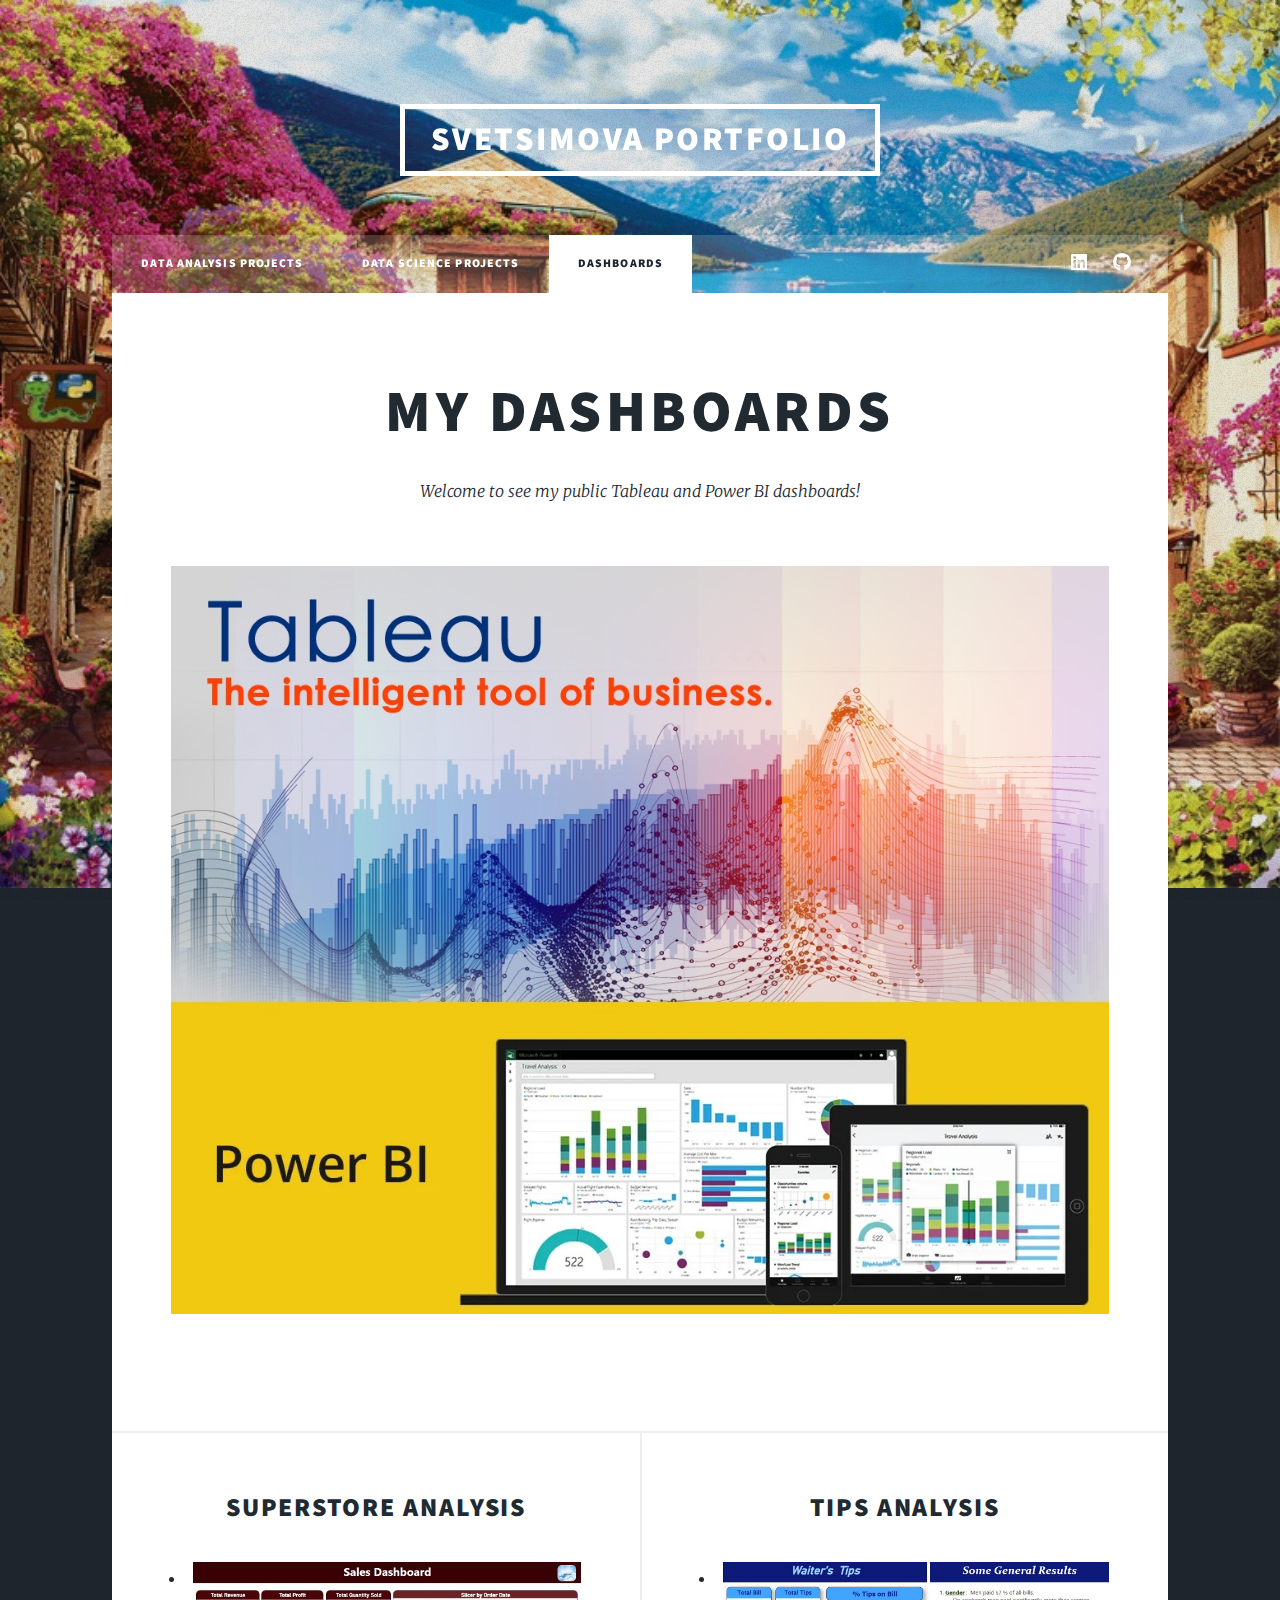
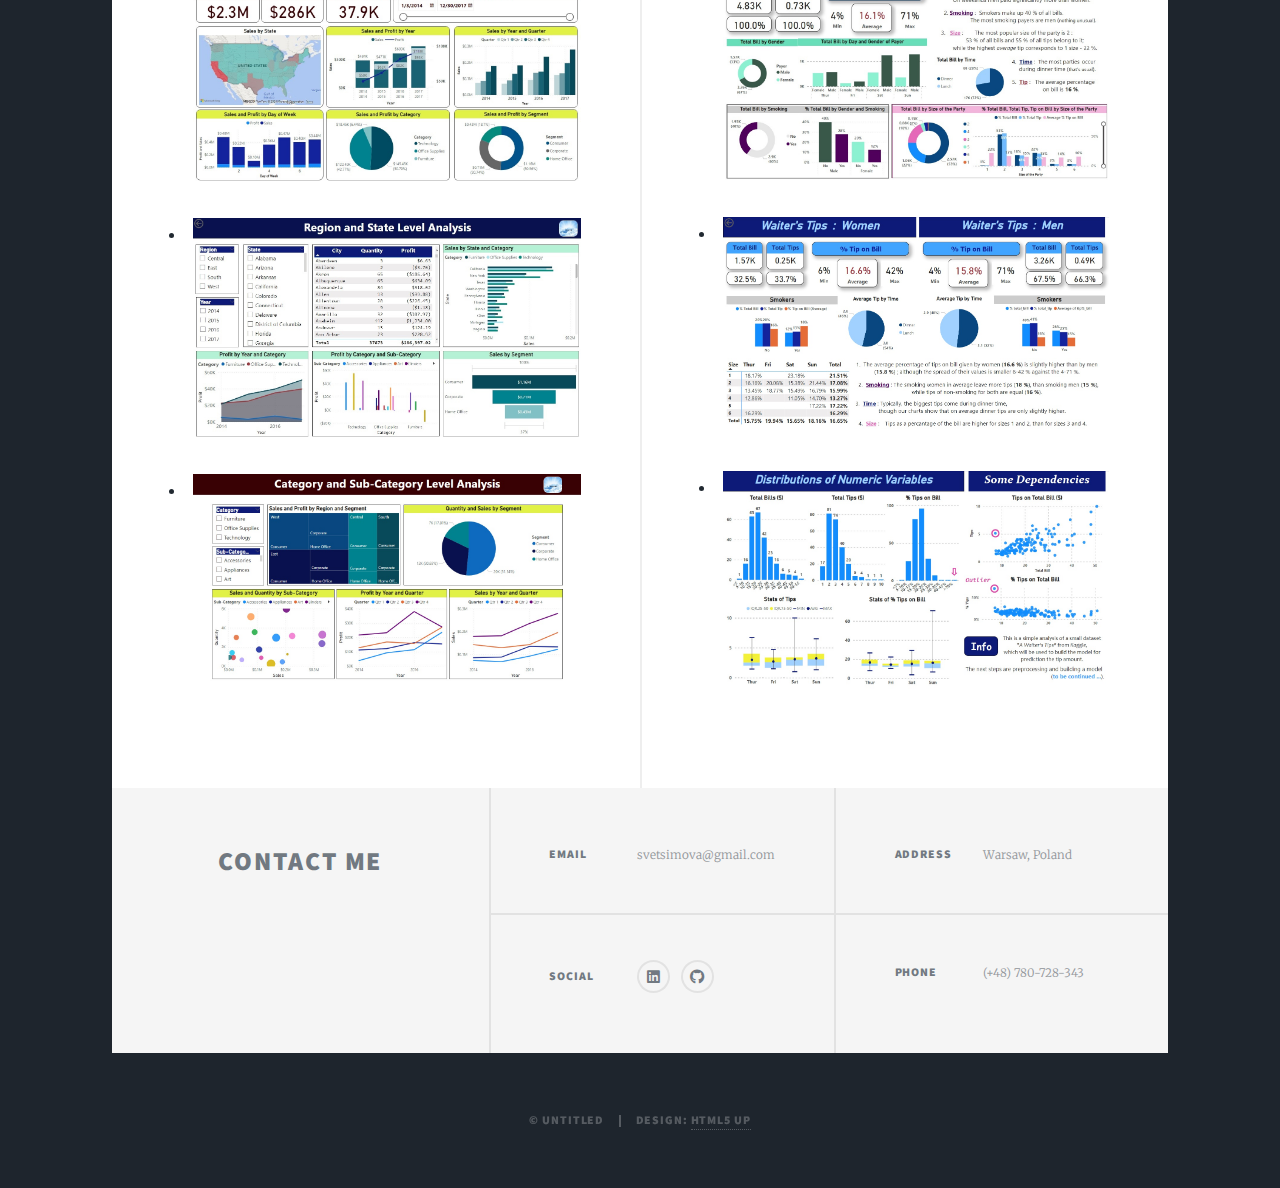
==== commit 6f8e4659: "Add Dashboards" ====
--- a/dashboards.html
+++ b/dashboards.html
@@ -56,26 +56,24 @@
 							<article>
 								<header>
 									<!-- <span class="date">April 24, 2017</span> -->
-									<h2><a href="#">COVID Data Exploration<br />  (SQL + Tableau)</a></h2>
+									<h2><a href="#">Superstore Analysis</a></h2>
 								</header>
-								<a href="#" class="image fit"><img src="images/covid.jpg" alt="" /></a>
-								<p>Data Exploration of Covid 19 Dataset in SQL Server and its visualization in Tableau.</p>
-								<ul class="actions special">
-									<li><a href="https://github.com/SvetSimova/PortfolioProjects/blob/main/covid_data_exploration_in_sql.sql" class="button">Code SQL</a></li>
-									<li><a href="images/Covid1.jpg" class="button">Tableau Dashboard</a></li>
-								
+								<!--<a href="#" class="image fit"><img src="images/covid.jpg" alt="" /></a> -->
+								<ul class="image fit">
+									<li><a href="images/sales_1.jpg" class="image fit"><img src="images/sales_1.jpg" alt="" /></a></li>
+									<li><a href="images/sales_2.jpg" class="image fit"><img src="images/sales_2.jpg" alt="" /></a></li>
+									<li><a href="images/sales_3.jpg" class="image fit"><img src="images/sales_3.jpg" alt="" /></a></li>
 								</ul>
 							</article>
 							<article>
 								<header>
 									<!-- <span class="date">April 22, 2017</span> -->
-									<h2><a href="#">Movie Industry<br /> (Python + Power BI)</a></h2>
+									<h2><a href="#">Tips Analysis</a></h2>
 								</header>
-								<a href="#" class="image fit"><img src="images/movie.jpg" alt="" /></a>
-								<p>Data Exploration and Data Analysis of official movie information with Pandas and visualization in Power BI.</p>
-								<ul class="actions special">
-									<li><a href="#" class="button">Jupyter Notebook</a></li>
-									<li><a href="#" class="button">Power BI Dashboard</a></li>
+								<ul class="image fit">
+									<li><a href="images/tips_1.jpg" class="image fit"><img src="images/tips_1.jpg" alt="" /></a></li>
+									<li><a href="images/tips_2.jpg" class="image fit"><img src="images/tips_2.jpg" alt="" /></a></li>
+									<li><a href="images/tips_3.jpg" class="image fit"><img src="images/tips_3.jpg" alt="" /></a></li>
 								</ul>
 							</article>
 						</div>
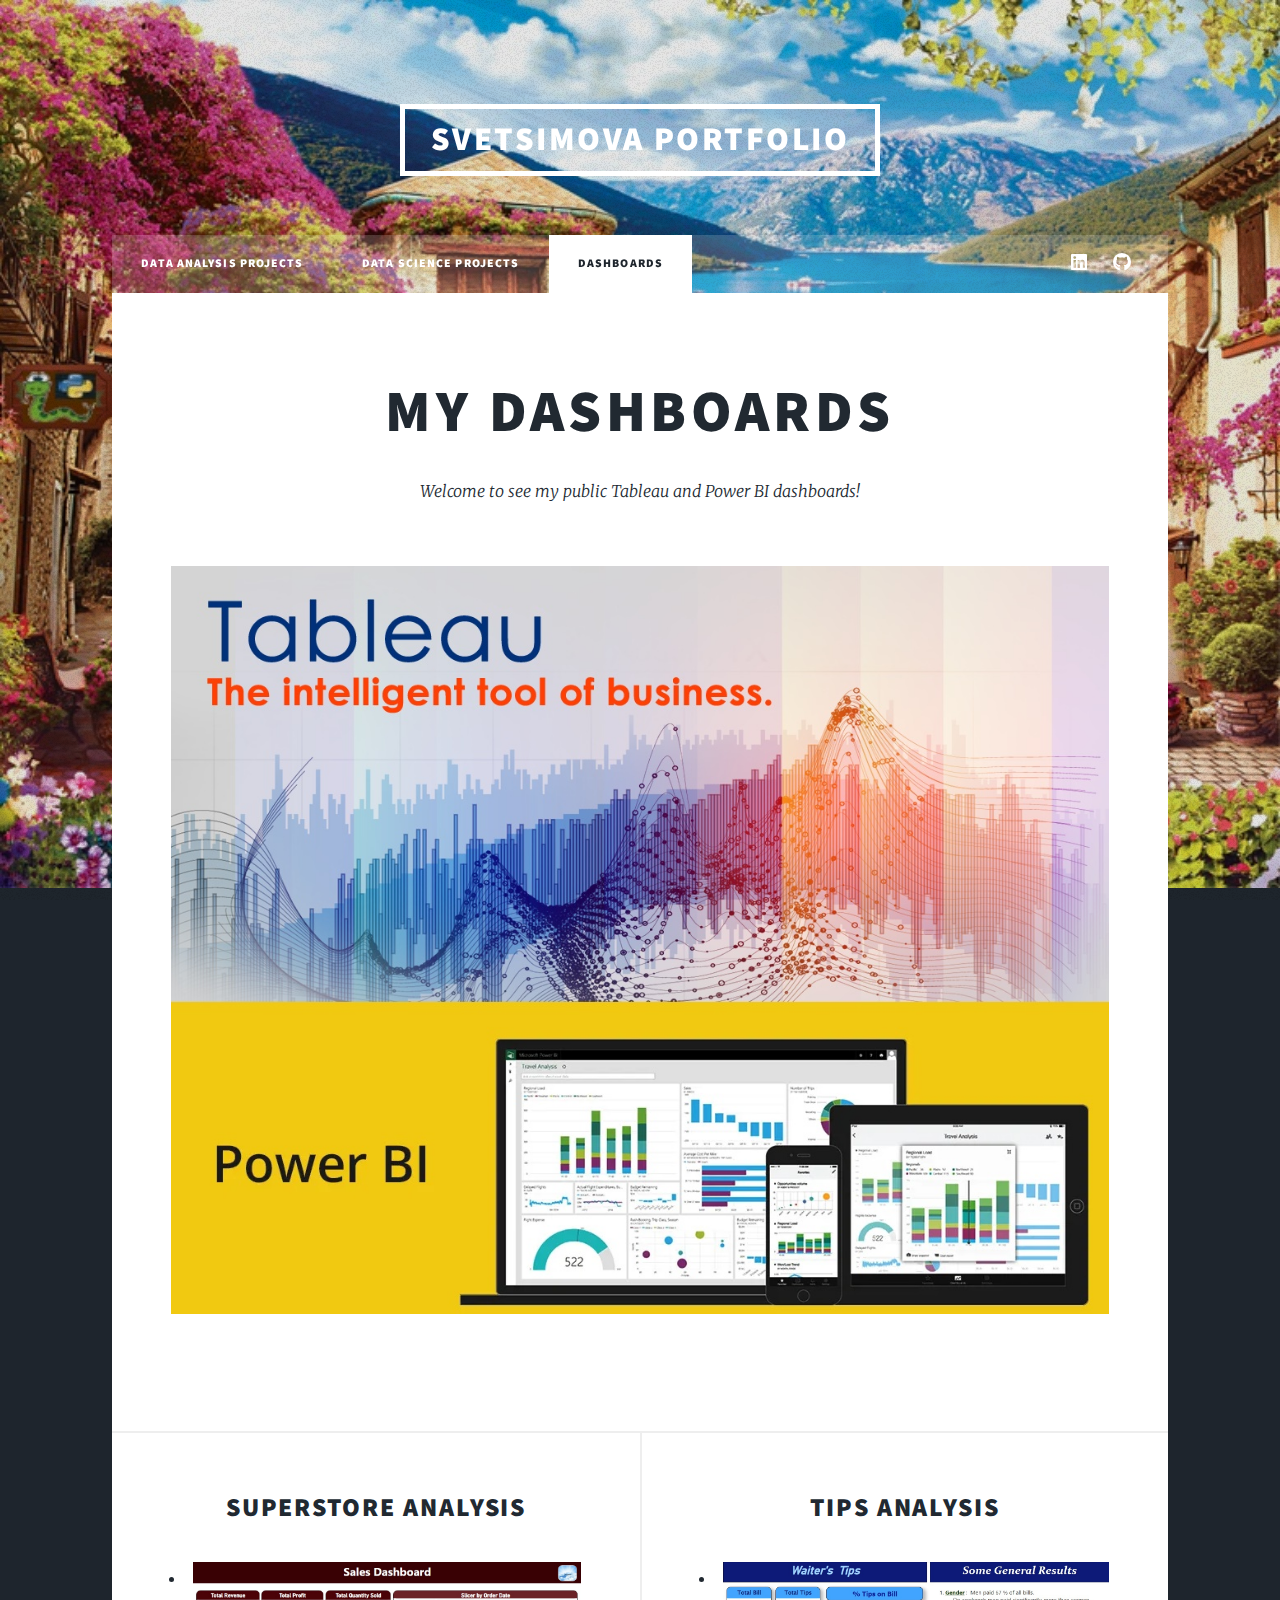
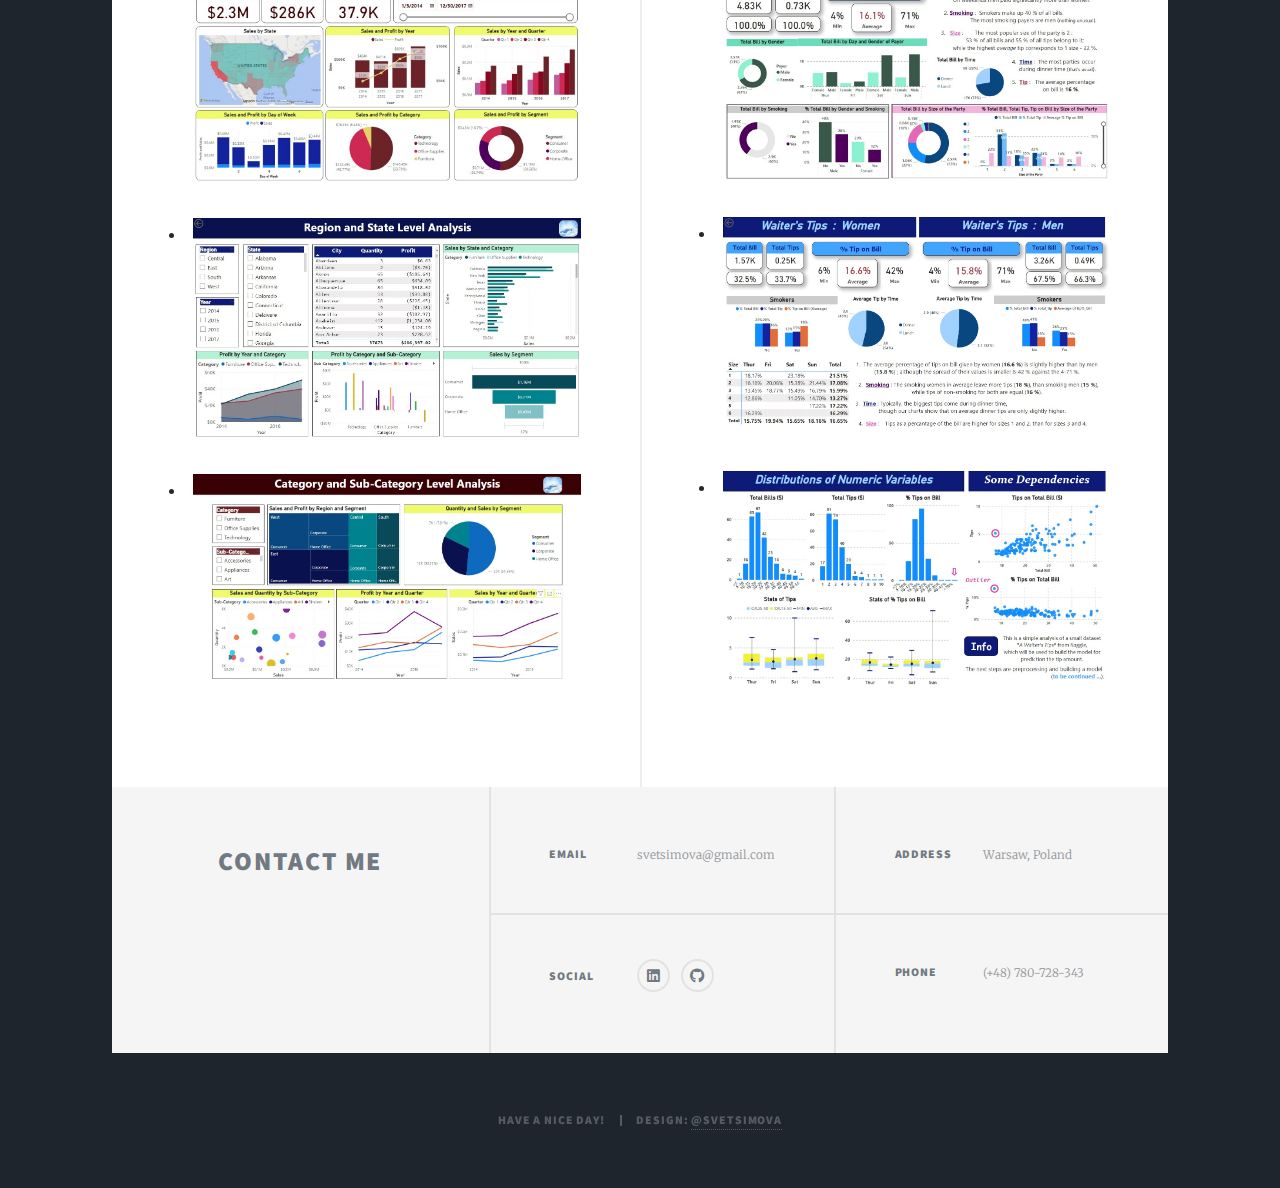
==== commit 6584da89: "Update dashboards.html" ====
--- a/dashboards.html
+++ b/dashboards.html
@@ -115,7 +115,7 @@
 
 				<!-- Copyright -->
 					<div id="copyright">
-						<ul><li>&copy; Untitled</li><li>Design: <a href="https://html5up.net">HTML5 UP</a></li></ul>
+						<ul><li>Have a Nice Day!</li><li>Design: <a href="https://github.com/SvetSimova">@SvetSimova</a></li></ul>
 					</div>
 
 			</div>
@@ -130,4 +130,4 @@
 			<script src="assets/js/main.js"></script>
 
 	</body>
-</html>+</html>
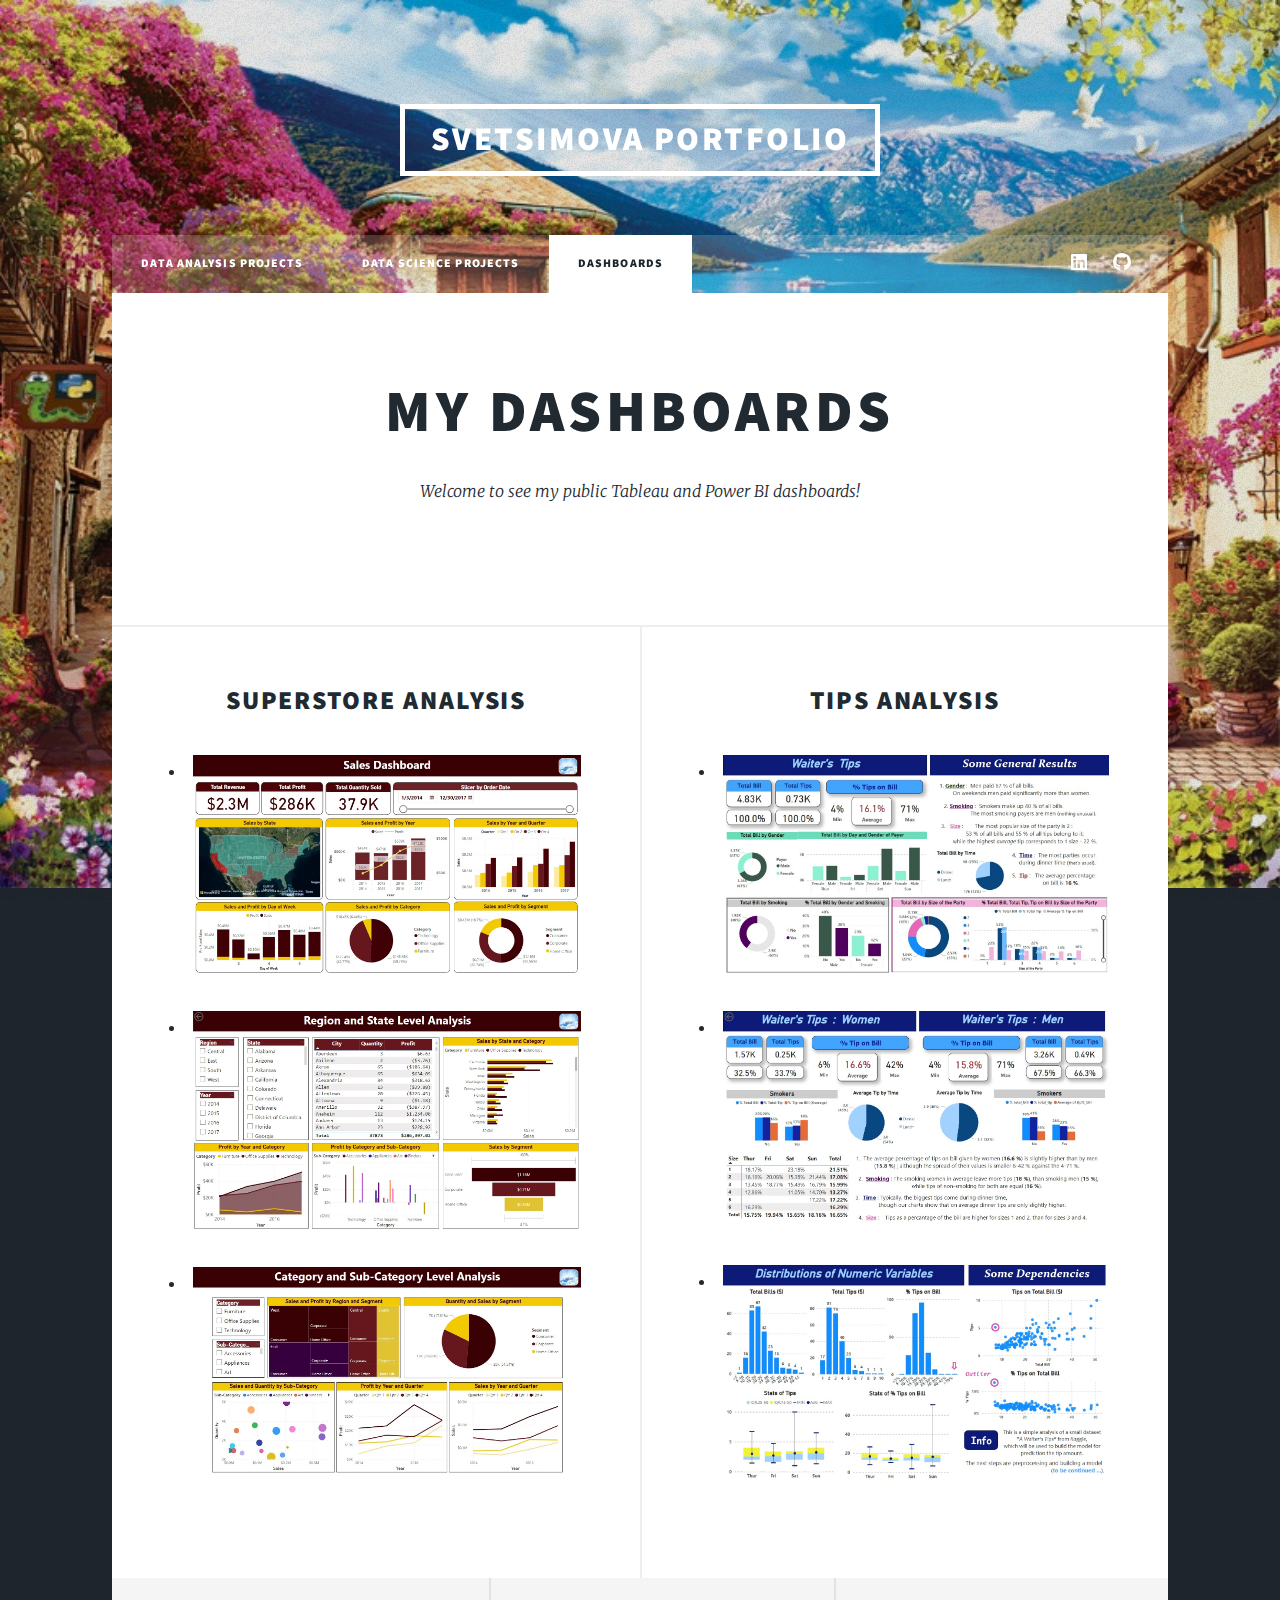
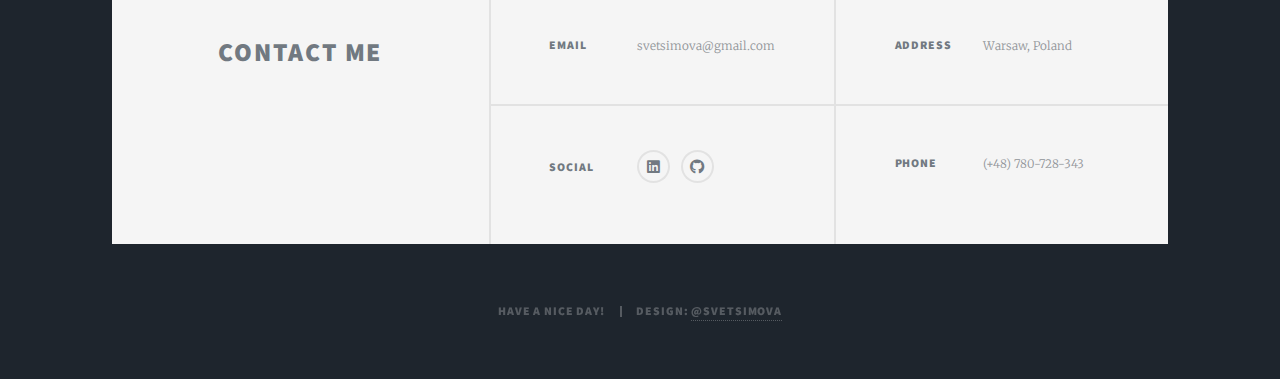
==== commit 32daf640: "Update dashboards.html" ====
--- a/dashboards.html
+++ b/dashboards.html
@@ -46,7 +46,7 @@
 									<h1>My Dashboards</h1>
 									<p>Welcome to see my public Tableau and Power BI dashboards!</p>
 								</header>
-								<div class="image main"><img src="images/powerbi_tableau.jpg" alt="" /></div>
+								<!--<div class="image main"><img src="images/powerbi_tableau.jpg" alt="" /></div>-->
 
 							</section>
 
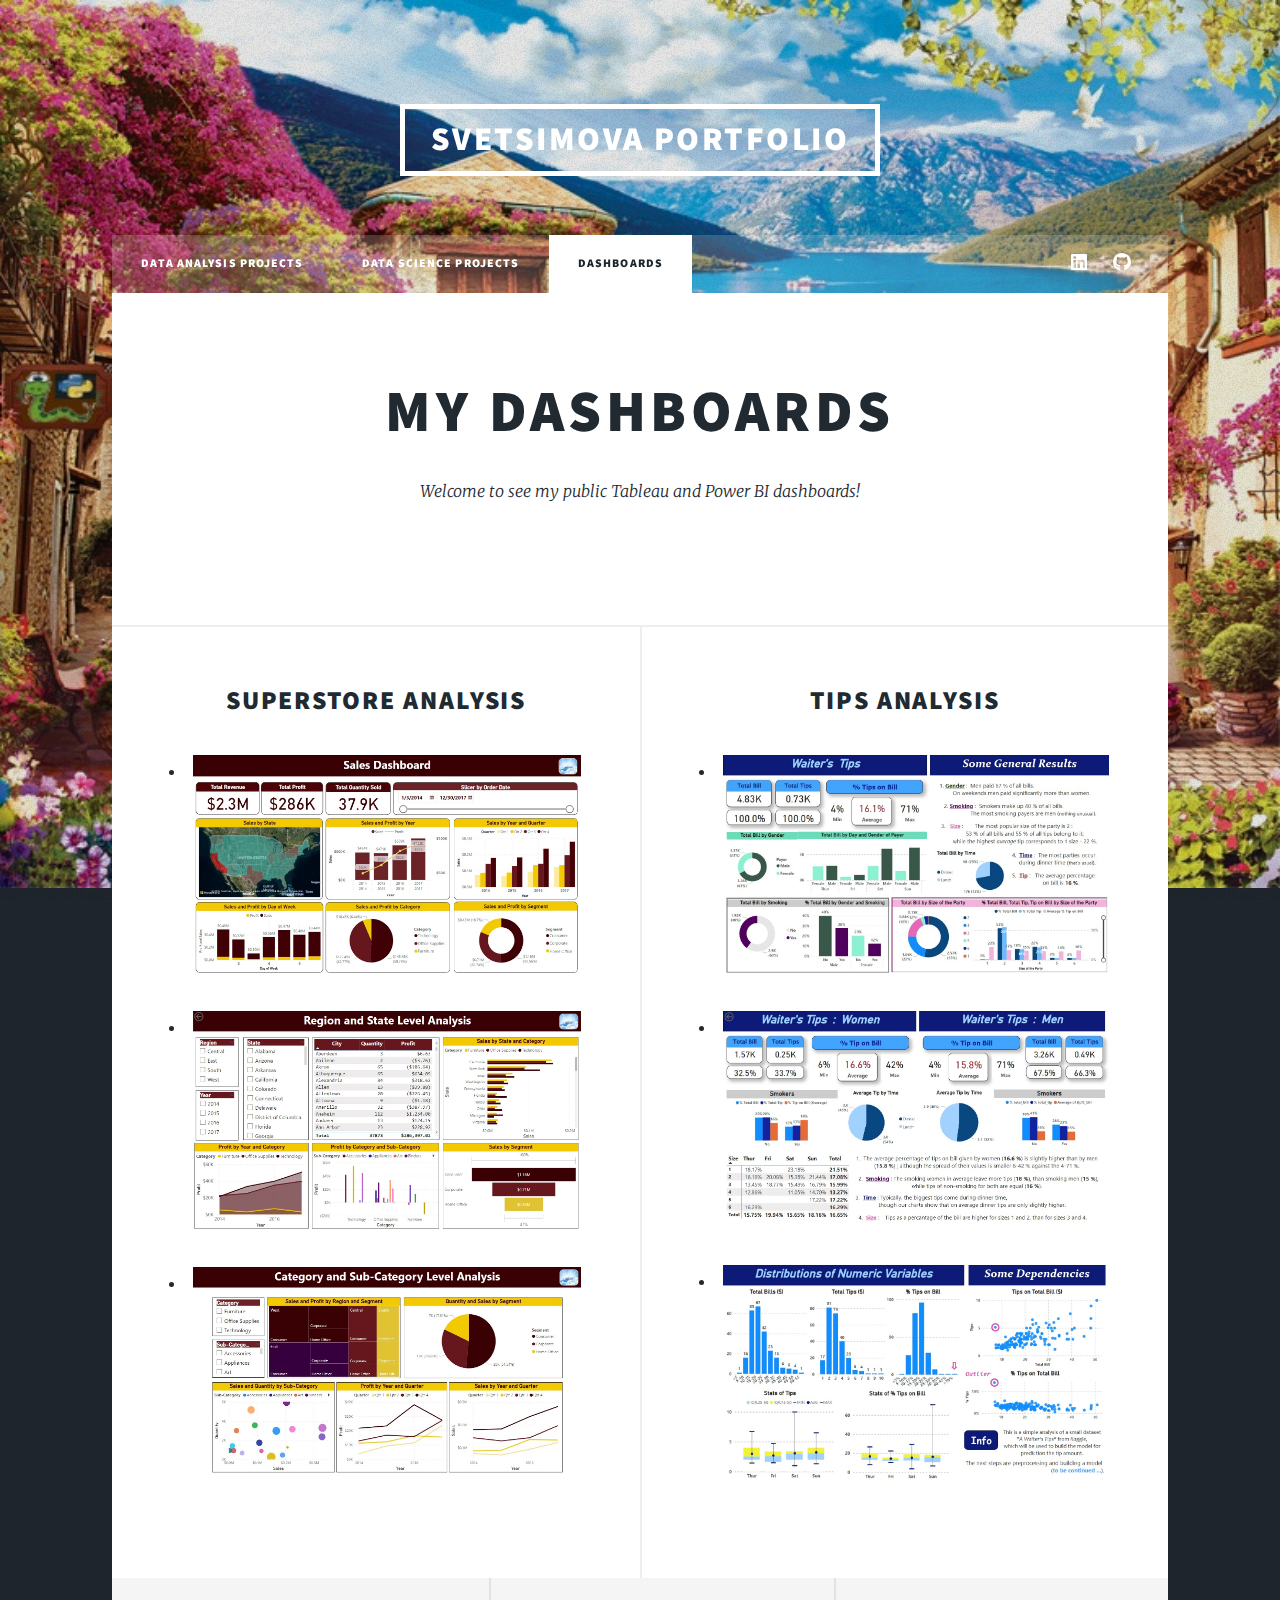
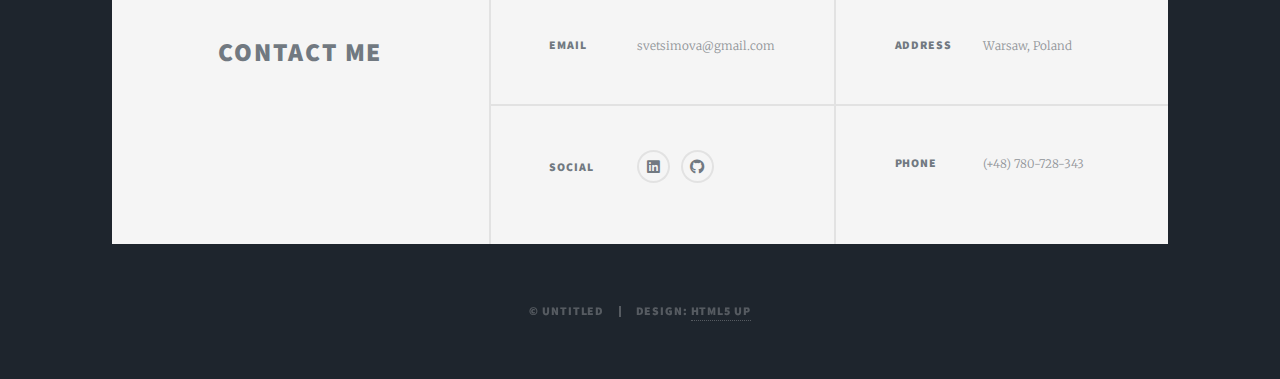
==== commit f6826ec7: "Add files via upload" ====
--- a/dashboards.html
+++ b/dashboards.html
@@ -46,7 +46,7 @@
 									<h1>My Dashboards</h1>
 									<p>Welcome to see my public Tableau and Power BI dashboards!</p>
 								</header>
-								<!--<div class="image main"><img src="images/powerbi_tableau.jpg" alt="" /></div>-->
+								<!--<div class="image main"><img src="images/powerbi_tableau.jpg" alt="" /></div> -->
 
 							</section>
 
@@ -115,7 +115,7 @@
 
 				<!-- Copyright -->
 					<div id="copyright">
-						<ul><li>Have a Nice Day!</li><li>Design: <a href="https://github.com/SvetSimova">@SvetSimova</a></li></ul>
+						<ul><li>&copy; Untitled</li><li>Design: <a href="https://html5up.net">HTML5 UP</a></li></ul>
 					</div>
 
 			</div>
@@ -130,4 +130,4 @@
 			<script src="assets/js/main.js"></script>
 
 	</body>
-</html>
+</html>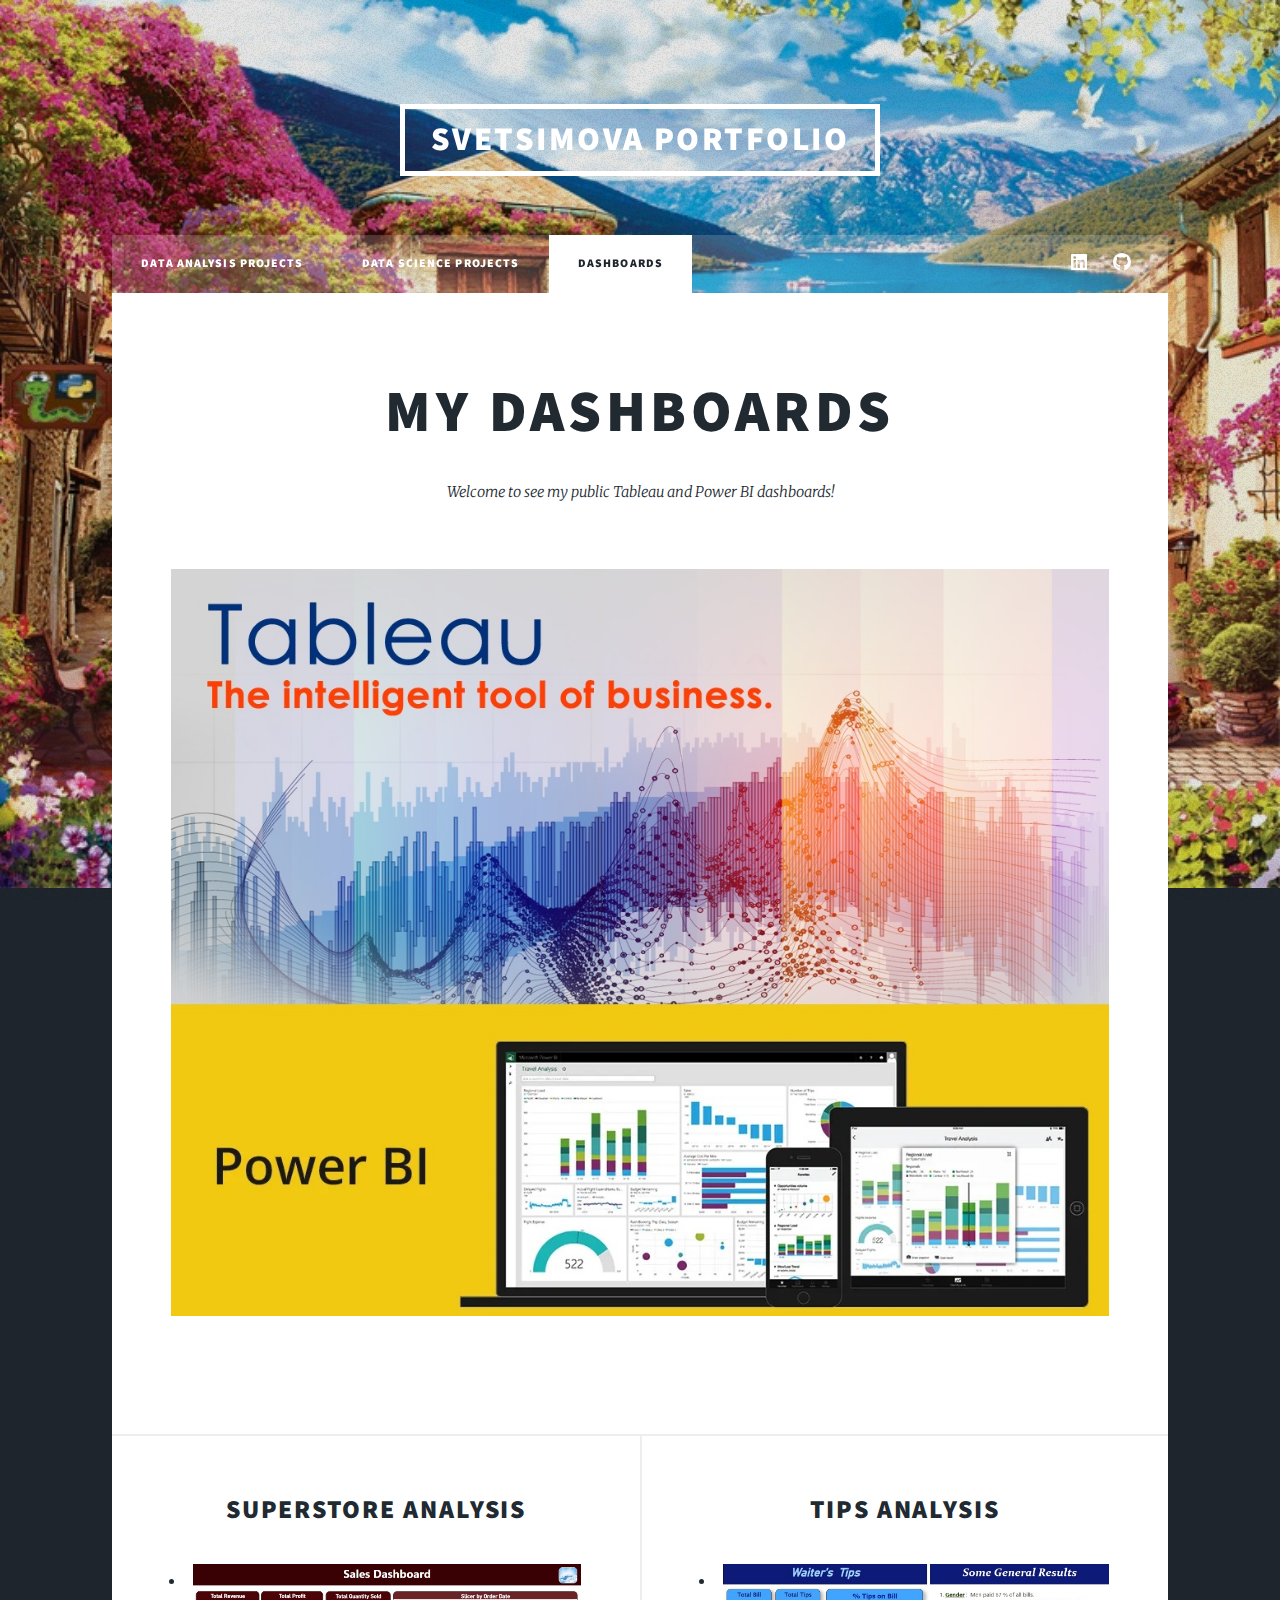
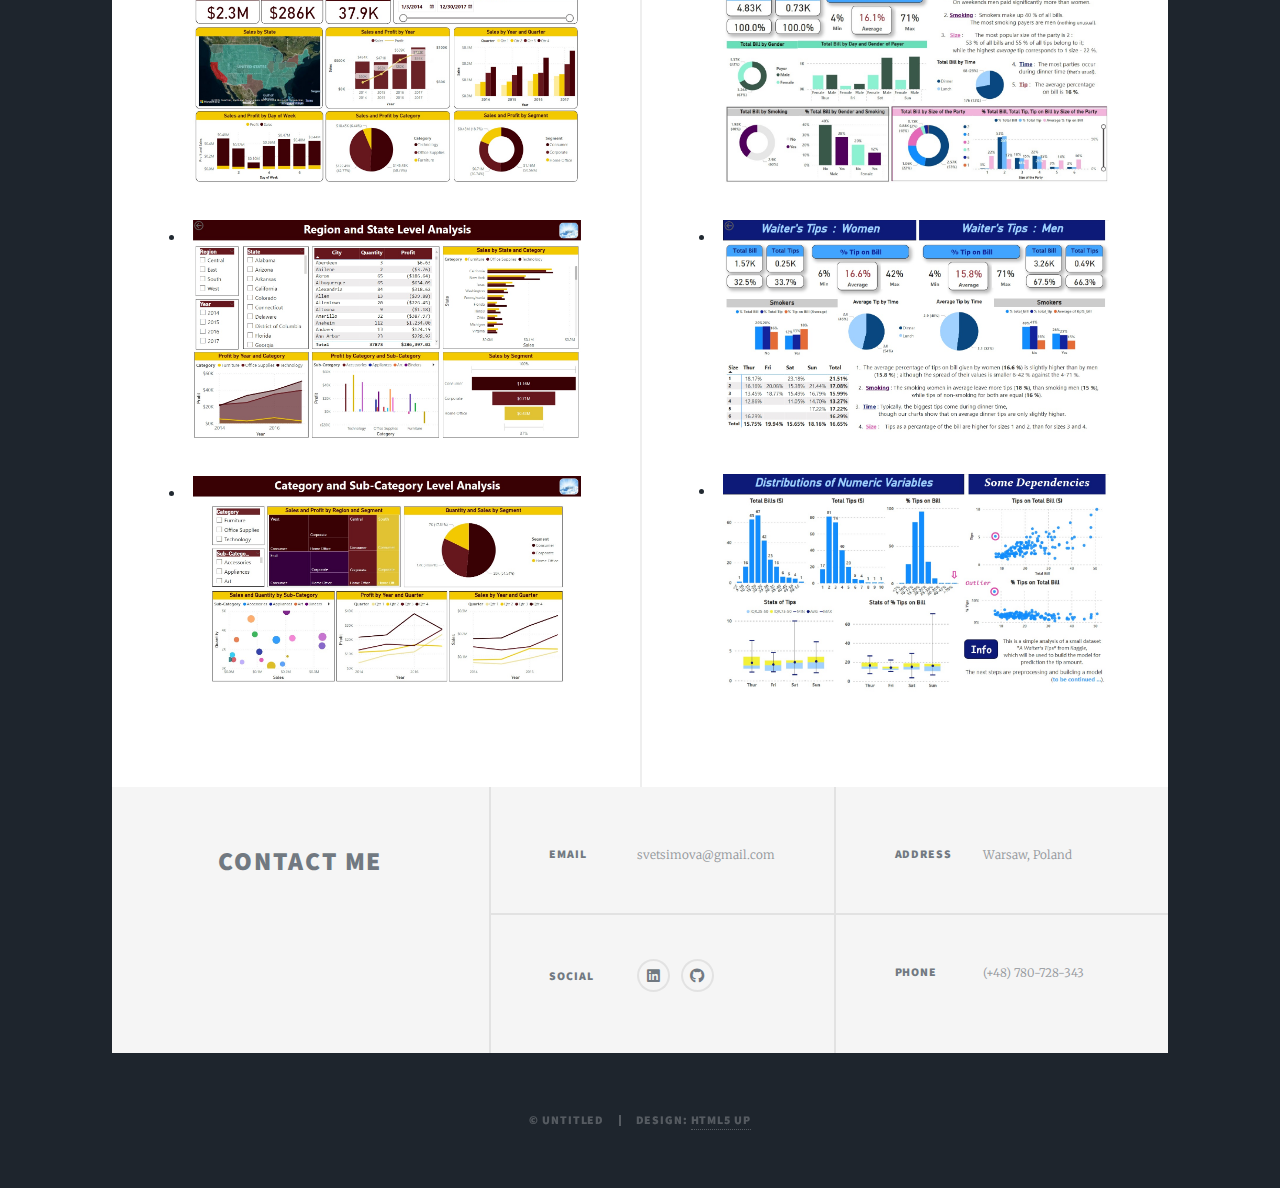
==== commit 7a52a317: "Update dashboards.html" ====
--- a/dashboards.html
+++ b/dashboards.html
@@ -1,12 +1,7 @@
 <!DOCTYPE HTML>
-<!--
-	Massively by HTML5 UP
-	html5up.net | @ajlkn
-	Free for personal and commercial use under the CCA 3.0 license (html5up.net/license)
--->
 <html>
 	<head>
-		<title>Generic Page - Massively by HTML5 UP</title>
+		<title>SvetSimova Portfolio</title>
 		<meta charset="utf-8" />
 		<meta name="viewport" content="width=device-width, initial-scale=1, user-scalable=no" />
 		<link rel="stylesheet" href="assets/css/main.css" />
@@ -43,10 +38,10 @@
 							<section class="post">
 								<header class="major">
 									<!-- <span class="date">April 25, 2017</span> -->
-									<h1>My Dashboards</h1>
+									<h2>My Dashboards</h2>
 									<p>Welcome to see my public Tableau and Power BI dashboards!</p>
 								</header>
-								<!--<div class="image main"><img src="images/powerbi_tableau.jpg" alt="" /></div> -->
+								<div class="image main"><img src="images/powerbi_tableau.jpg" alt="" /></div>
 
 							</section>
 
@@ -130,4 +125,4 @@
 			<script src="assets/js/main.js"></script>
 
 	</body>
-</html>+</html>
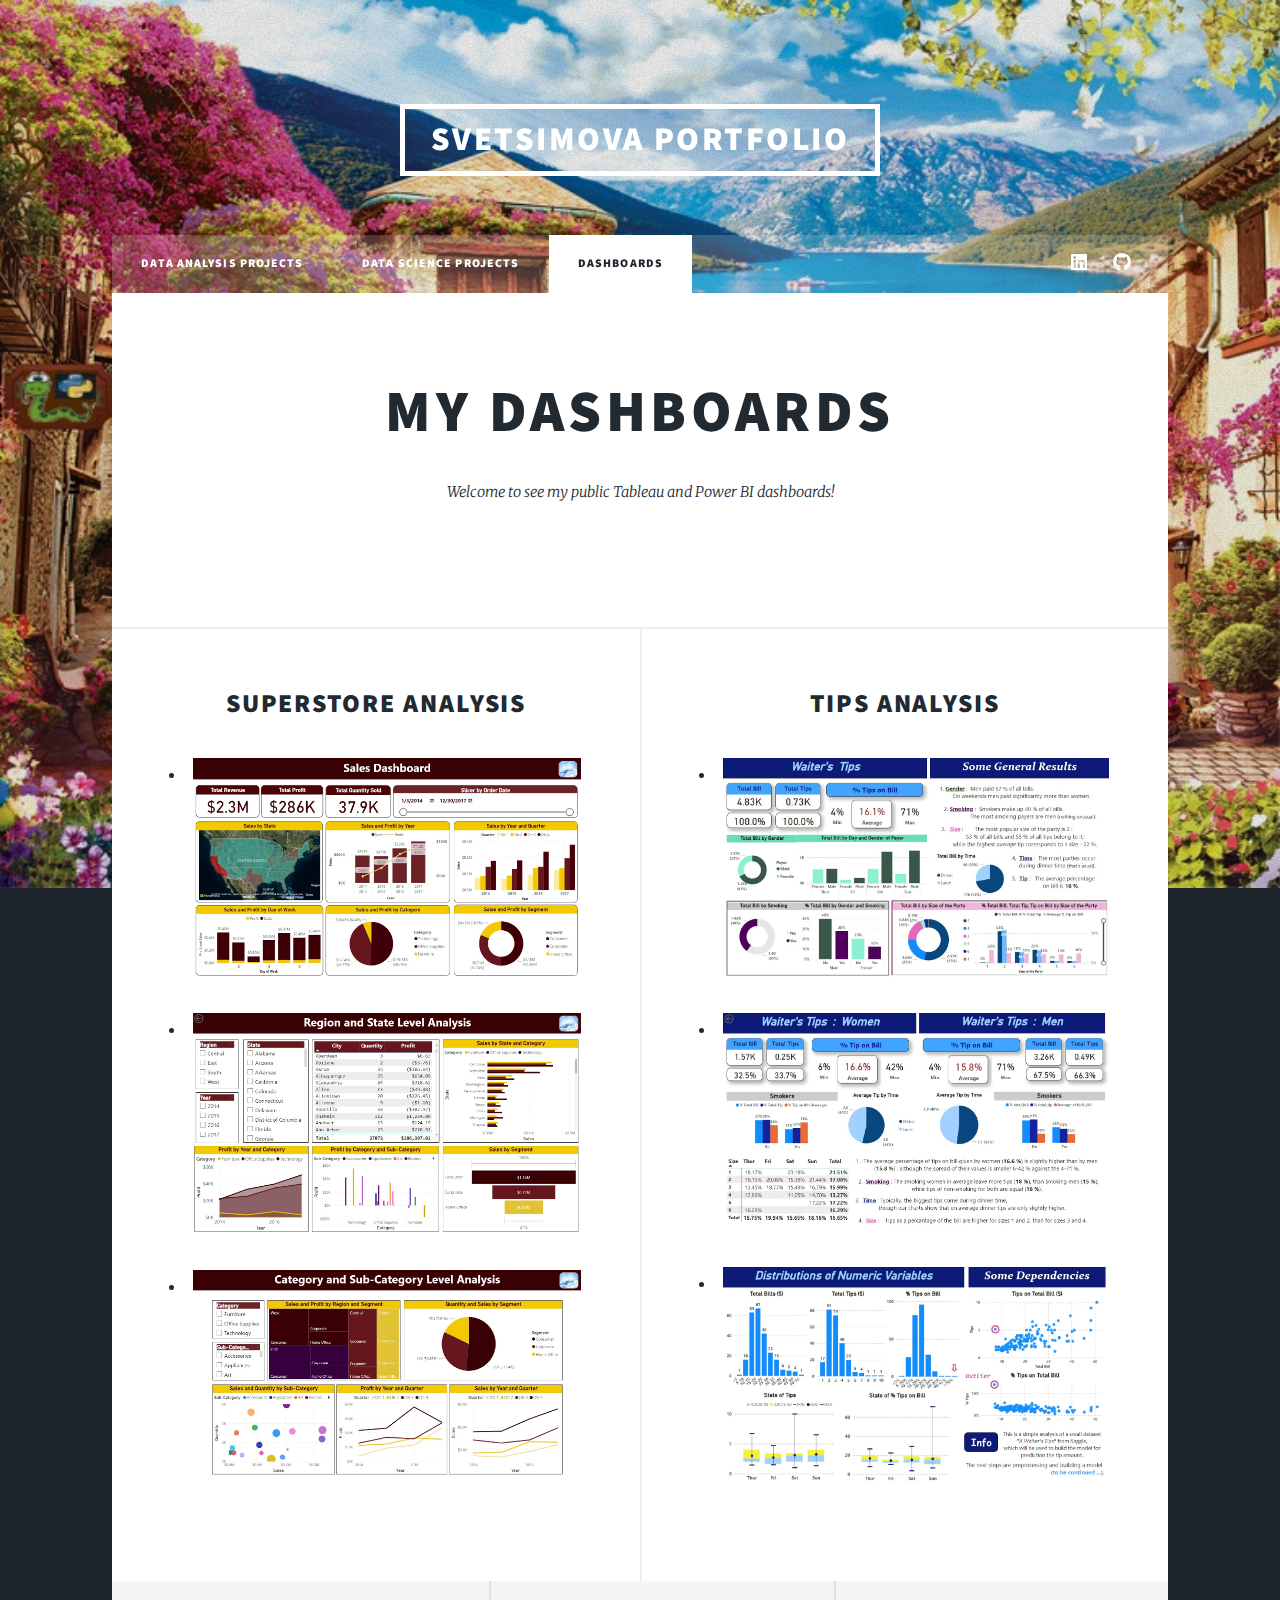
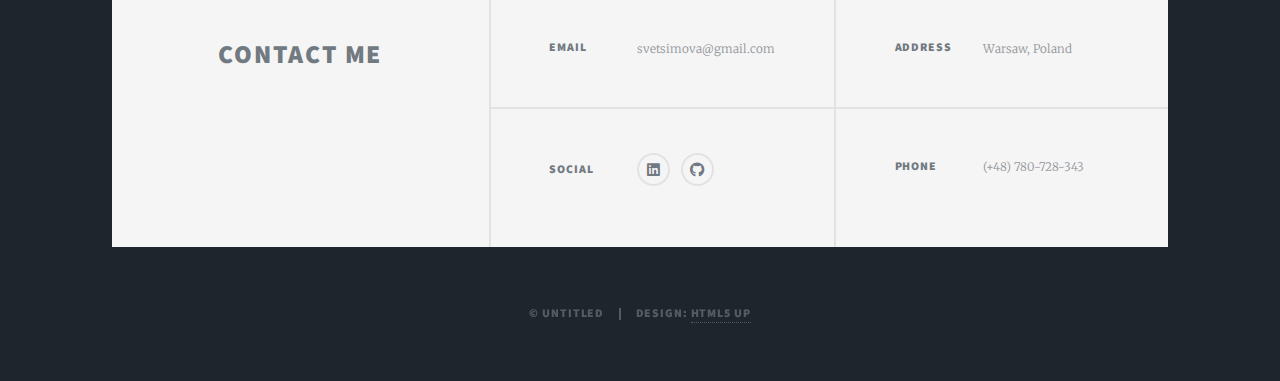
==== commit 3b4e48e7: "Update dashboards.html" ====
--- a/dashboards.html
+++ b/dashboards.html
@@ -41,7 +41,7 @@
 									<h2>My Dashboards</h2>
 									<p>Welcome to see my public Tableau and Power BI dashboards!</p>
 								</header>
-								<div class="image main"><img src="images/powerbi_tableau.jpg" alt="" /></div>
+								<!-- <div class="image main"><img src="images/powerbi_tableau.jpg" alt="" /></div>-->
 
 							</section>
 
